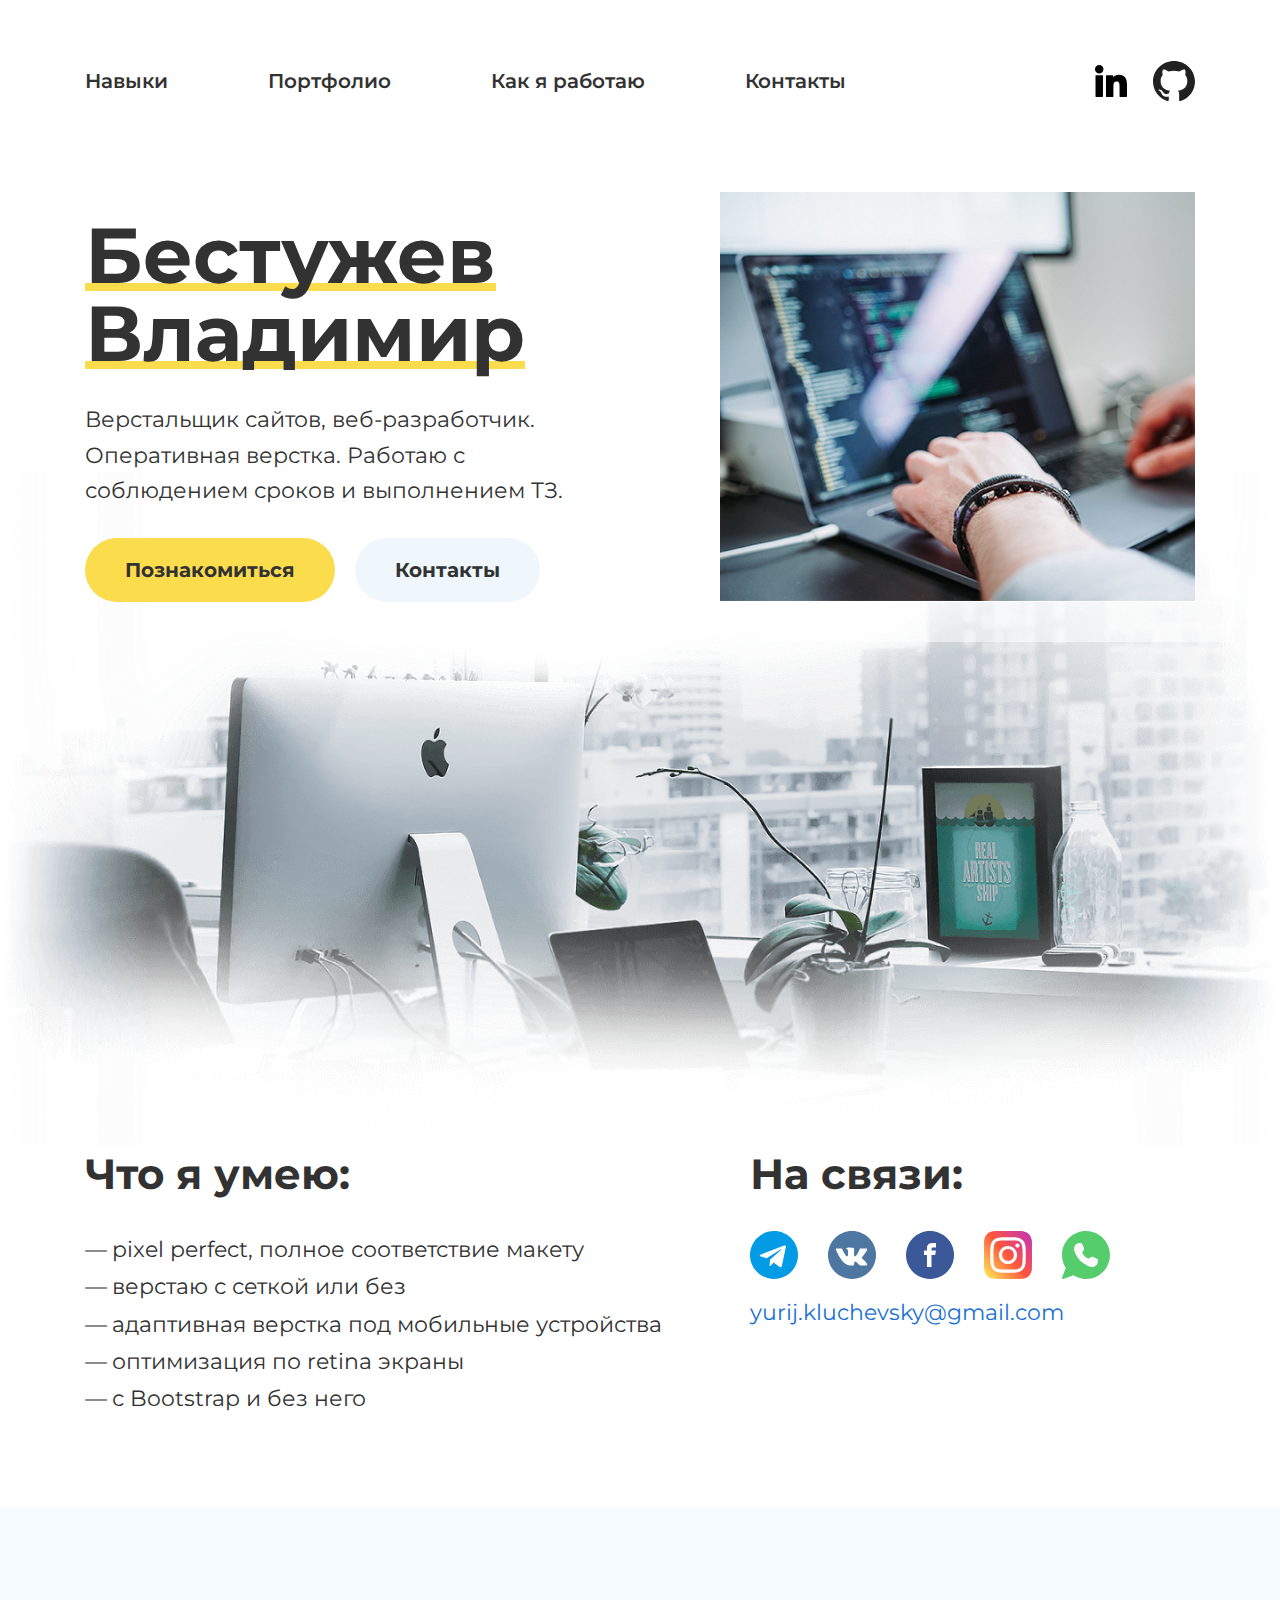
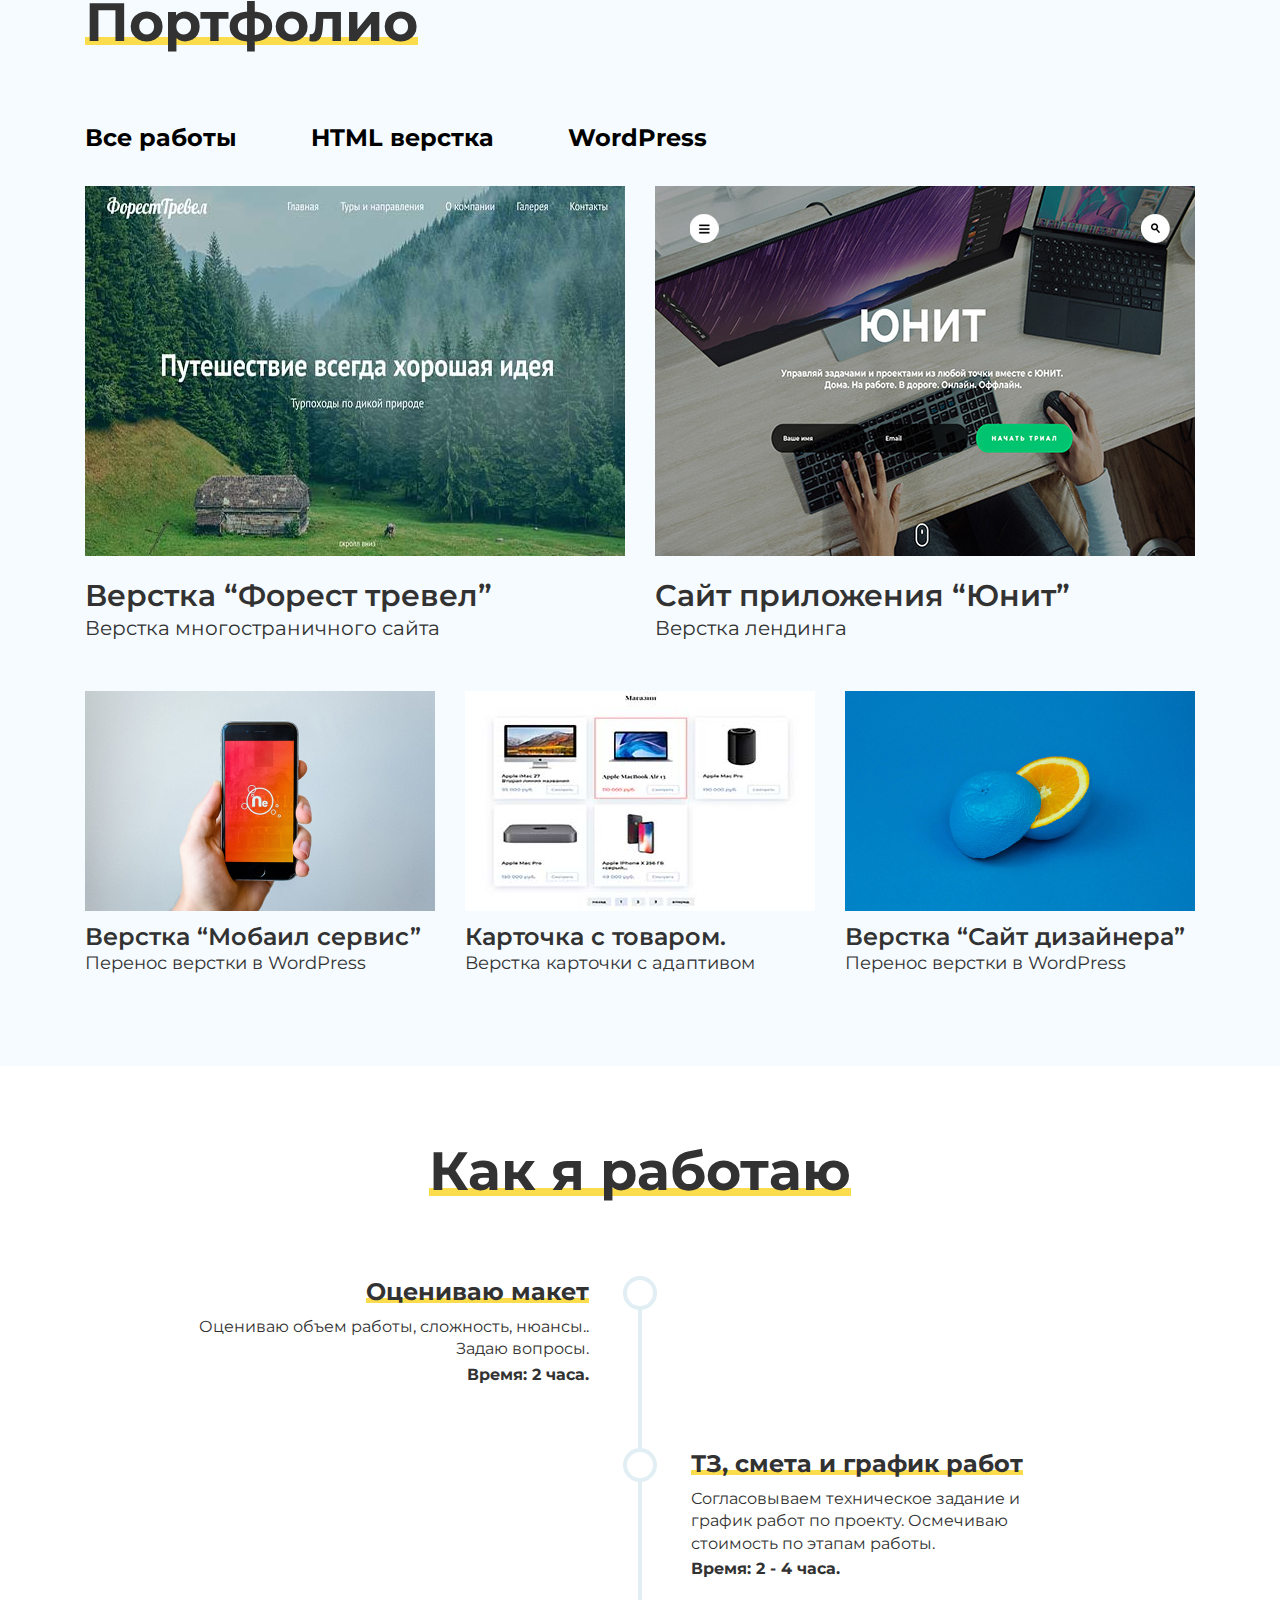
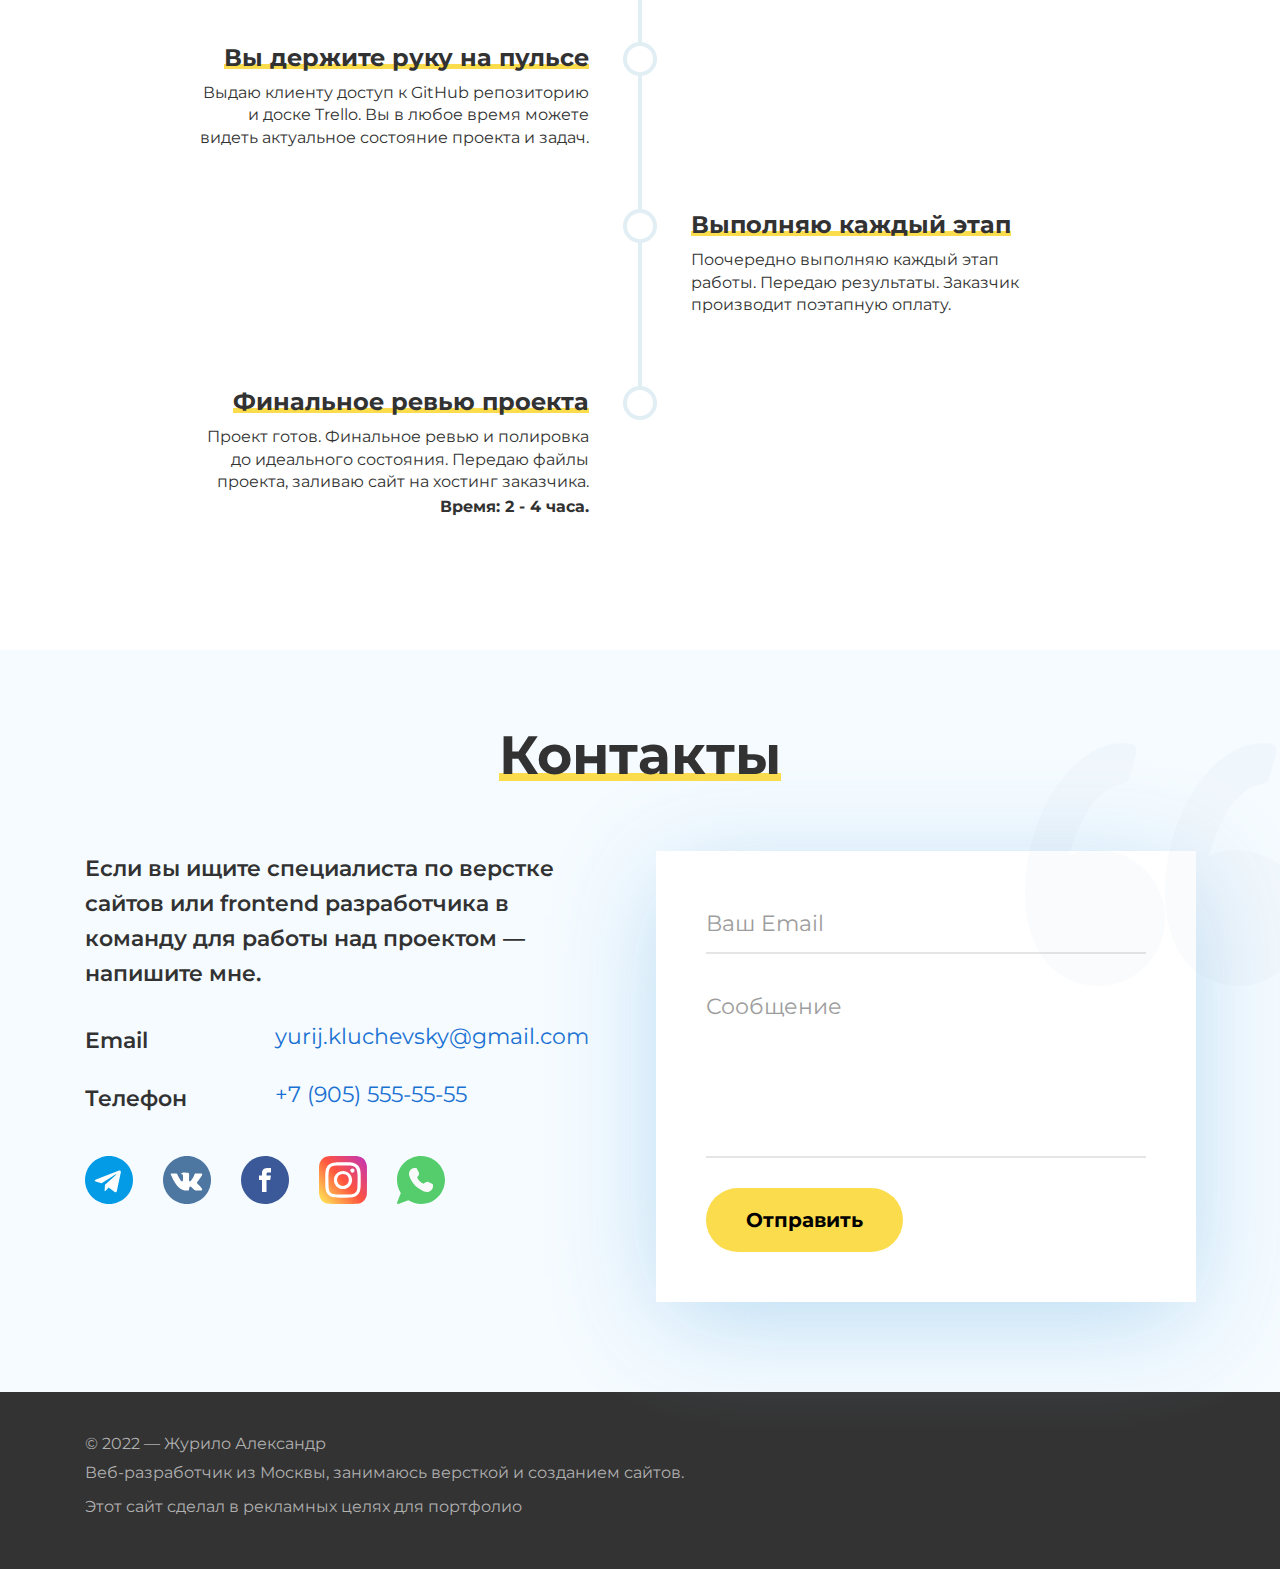
==== index.html @ b9571c17 "Portfolio website" ====
<!DOCTYPE html>
<html lang="ru">
  <head>
    <!-- encoding -->
    <meta charset="UTF-8" />
    <!-- Mobile support -->
    <meta name="viewport" content="width=device-width, initial-scale=1.0" />

    <!-- Title and SEO -->
    <title>Портфолио HTML вёрстка</title>
    <meta name="description" content="Описание страницы" />
    <meta name="keywords" content="ключевые слова, фразы" />

    <!-- Styles -->
    <link rel="stylesheet" href="./css/main.css" />

    <!-- Open Graph -->
    <!-- <meta property="og:url" content="https://webcademy.ru/" /> -->
    <meta property="og:type" content="website" />
    <meta property="og:title" content="Портфолио веб-разработчик" />
    <meta property="og:description" content="Векрстка сайтов, html, css" />
    <meta property="og:image" content="./img/opengraph.jpg" />

    <!-- Favicons -->
    <link
      rel="apple-touch-icon"
      sizes="180x180"
      href="./img/favicon/apple-touch-icon.png"
    />
    <link
      rel="icon"
      type="image/png"
      sizes="32x32"
      href="./img/favicon/favicon-32x32.png"
    />
    <link
      rel="icon"
      type="image/png"
      sizes="16x16"
      href="./img/favicon/favicon-16x16.png"
    />
    <link rel="manifest" href="./img/favicon/site.webmanifest" />
    <link
      rel="mask-icon"
      href="./img/favicon/safari-pinned-tab.svg"
      color="#1a60cf"
    />
    <link rel="shortcut icon" href="./img/favicon/favicon.ico" />
    <meta name="msapplication-TileColor" content="#00aba9" />
    <meta
      name="msapplication-config"
      content="./img/favicon/browserconfig.xml"
    />
    <meta name="theme-color" content="#ffffff" />
  </head>

  <body>
    <div class="header-top">
      <div class="container">
        <div class="header-top__nav">
          <nav class="nav">
            <ul id="header-menu">
              <li class="header-top__nav-item"><a href="#skills">Навыки</a></li>
              <li class="header-top__nav-item">
                <a href="#portfolio">Портфолио</a>
              </li>
              <li class="header-top__nav-item">
                <a href="#as-works">Как я работаю</a>
              </li>
              <li class="header-top__nav-item">
                <a href="#contacts">Контакты</a>
              </li>
            </ul>
          </nav>
          <!-- Навигация-Адаптивная -->
          <nav class="nav-mobile">
            <div class="nav-list">
              <ul>
                <li><a href="#skills">Навыки</a></li>
                <li><a href="#portfolio">Портфолио</a></li>
                <li><a href="#as-works">Как я работаю</a></li>
                <li><a href="#contacts">Контакты</a></li>
              </ul>

              <div class="nav-mobile__social">
                <div class="social">
                  <a href="#!" class="social-item"
                    ><img
                      src="./img/header/favicons/telegram.svg"
                      width="48"
                      height="48"
                      alt="Telegram"
                  /></a>
                  <a href="#!" class="social-item"
                    ><img
                      src="./img/header/favicons/vk.svg"
                      width="48"
                      height="48"
                      alt="Vk"
                  /></a>
                  <a href="#!" class="social-item"
                    ><img
                      src="./img/header/favicons/facebook.svg"
                      width="48"
                      height="48"
                      alt="Facebook"
                  /></a>
                  <a href="#!" class="social-item"
                    ><img
                      src="./img/header/favicons/instagram.svg"
                      width="48"
                      height="48"
                      alt="Instagram"
                  /></a>
                  <a href="#!" class="social-item"
                    ><img
                      src="./img/header/favicons/whatsapp.svg"
                      width="48"
                      height="48"
                      alt="WhatsApp"
                  /></a>
                </div>
                <a class="page-link" href="mailto:yurij.kluchevsky@gmail.com"
                  >yurij.kluchevsky@gmail.com</a
                >
              </div>
            </div>
          </nav>

          <div class="logo">HTML Верстальщик</div>

          <!-- Бургер-JS -->
          <div class="nav-icon">
            <div class="nav-icon__middle"></div>
          </div>
          <!-- Бургер -->

          <!--////////////////////////// Навигация-Адаптивная -->

          <div class="header-top__social">
            <!-- Ссылка на соц сеть In -->
            <a href="#!">
              <svg
                width="32"
                height="32"
                viewBox="0 0 32 32"
                fill="none"
                xmlns="http://www.w3.org/2000/svg"
              >
                <g clip-path="url(#clip0_112_518)">
                  <path
                    d="M7.44897 10.2947H1.02492C0.739808 10.2947 0.508789 10.5258 0.508789 10.8108V31.4485C0.508789 31.7336 0.739808 31.9647 1.02492 31.9647H7.44897C7.73408 31.9647 7.9651 31.7336 7.9651 31.4485V10.8108C7.9651 10.5258 7.73408 10.2947 7.44897 10.2947Z"
                    fill="black"
                  />
                  <path
                    d="M4.23907 0.0351562C1.90163 0.0351562 0 1.93472 0 4.26958C0 6.60548 1.90163 8.50576 4.23907 8.50576C6.57466 8.50576 8.47474 6.60538 8.47474 4.26958C8.47484 1.93472 6.57466 0.0351562 4.23907 0.0351562Z"
                    fill="black"
                  />
                  <path
                    d="M23.7892 9.78174C21.209 9.78174 19.3017 10.8909 18.1449 12.1512V10.8108C18.1449 10.5258 17.9138 10.2947 17.6287 10.2947H11.4766C11.1915 10.2947 10.9604 10.5258 10.9604 10.8108V31.4485C10.9604 31.7336 11.1915 31.9647 11.4766 31.9647H17.8866C18.1717 31.9647 18.4027 31.7336 18.4027 31.4485V21.2376C18.4027 17.7968 19.3373 16.4563 21.7359 16.4563C24.3481 16.4563 24.5557 18.6053 24.5557 21.4147V31.4486C24.5557 31.7337 24.7867 31.9648 25.0718 31.9648H31.4842C31.7693 31.9648 32.0004 31.7337 32.0004 31.4486V20.1285C32.0004 15.0121 31.0248 9.78174 23.7892 9.78174Z"
                    fill="black"
                  />
                </g>
                <defs>
                  <clipPath id="clip0_112_518">
                    <rect width="32" height="32" fill="white" />
                  </clipPath>
                </defs>
              </svg>
            </a>

            <a href="#!">
              <svg
                width="42"
                height="42"
                viewBox="0 0 42 42"
                fill="none"
                xmlns="http://www.w3.org/2000/svg"
              >
                <g clip-path="url(#clip0_112_516)">
                  <path
                    d="M21 0.875C9.3975 0.875 0 10.115 0 21.511C0 30.6303 6.0165 38.3635 14.3587 41.09C15.4087 41.2843 15.7937 40.6455 15.7937 40.0978C15.7937 39.6078 15.7763 38.3093 15.7675 36.589C9.926 37.8333 8.694 33.8205 8.694 33.8205C7.7385 31.4388 6.35775 30.8018 6.35775 30.8018C4.4555 29.5225 6.50475 29.5488 6.50475 29.5488C8.6135 29.6923 9.72125 31.675 9.72125 31.675C11.5938 34.8303 14.637 33.9185 15.8375 33.3918C16.0265 32.0565 16.5673 31.1483 17.1675 30.632C12.5038 30.1158 7.602 28.3413 7.602 20.4348C7.602 18.1825 8.41575 16.3415 9.76325 14.8977C9.527 14.3763 8.81825 12.278 9.947 9.436C9.947 9.436 11.7058 8.883 15.722 11.5518C17.402 11.0933 19.187 10.8658 20.972 10.8553C22.757 10.8658 24.542 11.0933 26.222 11.5518C30.212 8.883 31.9707 9.436 31.9707 9.436C33.0995 12.278 32.3908 14.3763 32.1807 14.8977C33.5195 16.3415 34.3332 18.1825 34.3332 20.4348C34.3332 28.3623 29.4245 30.107 24.752 30.6145C25.487 31.234 26.1695 32.4993 26.1695 34.433C26.1695 37.1945 26.1432 39.4135 26.1432 40.0838C26.1432 40.6245 26.5107 41.2703 27.587 41.0638C35.9888 38.3548 42 30.6163 42 21.511C42 10.115 32.5972 0.875 21 0.875Z"
                    fill="#212121"
                  />
                </g>
                <defs>
                  <clipPath id="clip0_112_516">
                    <rect width="42" height="42" fill="white" />
                  </clipPath>
                </defs>
              </svg>
            </a>
          </div>
        </div>
      </div>
    </div>

    <header class="header" id="top">
      <div class="container">
        <div class="header__title">
          <div class="header__text">
            <div class="header__text-row">
              <h1 class="title border-grad">Бестужев Владимир</h1>
            </div>

            <p>
              Верстальщик сайтов, веб-разработчик. Оперативная верстка. Работаю
              с соблюдением сроков и выполнением ТЗ.
            </p>

            <div class="header__button-row">
              <a href="#skills" class="button">Познакомиться</a>
              <a href="#contacts" class="button button--white">Контакты</a>
            </div>
          </div>
          <div class="header__img">
            <img src="./img/header/image 15.jpg" alt="Журило Александр" />
          </div>
          <p class="header__text-mobile-xs">
            Верстальщик сайтов, веб-разработчик. Оперативная верстка. Работаю с
            соблюдением сроков и выполнением ТЗ.
          </p>
        </div>
      </div>
      <!-- HEADER_BANNER -->
      <div class="header__banner">
        <img src="./img/header/header-banner.jpg" alt="Рабочий стол" />
      </div>
      <!--/// HEADER_BANNER -->

      <section class="header__skills" id="skills">
        <div class="container">
          <div class="header__skills-row">
            <div class="header__skills-list">
              <div class="header__skills-box">
                <h3 class="title-text">Что я умею:</h3>
              </div>

              <ul class="header__skills-line">
                <li>pixel perfect, полное соответствие макету</li>
                <li>верстаю с сеткой или без</li>
                <li>адаптивная верстка под мобильные устройства</li>
                <li>оптимизация по retina экраны</li>
                <li>с Bootstrap и без него</li>
              </ul>
            </div>

            <div class="header__skills-contacts">
              <div class="header__skills-box">
                <h3 class="title-text">На связи:</h3>
              </div>

              <div class="header__skills-box-list">
                <div class="social">
                  <a href="#!"
                    ><img
                      src="./img/header/favicons/telegram.svg"
                      width="48"
                      height="48"
                      alt="Telegram"
                  /></a>
                  <a href="#!"
                    ><img
                      src="./img/header/favicons/vk.svg"
                      width="48"
                      height="48"
                      alt="Vk"
                  /></a>
                  <a href="#!"
                    ><img
                      src="./img/header/favicons/facebook.svg"
                      width="48"
                      height="48"
                      alt="Facebook"
                  /></a>
                  <a href="#!"
                    ><img
                      src="./img/header/favicons/instagram.svg"
                      width="48"
                      height="48"
                      alt="Instagram"
                  /></a>
                  <a href="#!" class="social-item"
                    ><img
                      src="./img/header/favicons/whatsapp.svg"
                      width="48"
                      height="48"
                      alt="WhatsApp"
                  /></a>
                </div>
              </div>
              <a class="page-link" href="mailto:yurij.kluchevsky@gmail.com"
                >yurij.kluchevsky@gmail.com</a
              >
            </div>
          </div>
        </div>
      </section>
    </header>

    <main>
      <section class="portfolio" id="portfolio">
        <div class="container">
          <div class="portfolio__text">
            <h2 class="title-second border-grad">Портфолио</h2>
          </div>

          <div class="mix-block">
            <!-- ++++++++++  ФИЛЬТР РАБОТ ПО ФОРМАТАМ  +++++++++++ -->

            <div class="mix-block_btn">
              <button type="button" data-filter="all">Все работы</button>
              <button type="button" data-filter=".html">HTML верстка</button>
              <button type="button" data-filter=".wp">WordPress</button>
            </div>

            <div class="cards-box" id="mix-cards">
              <a href="#!" class="card__link mix html">
                <div class="card card--big">
                  <div class="card__img">
                    <img
                      src="./img/portfolio-img/discover.jpg"
                      alt="Многостраничный сайт"
                    />
                    <span>Смотреть проект</span>
                  </div>
                  <h4 class="title-four">Верстка “Форест тревел”</h4>
                  <p>Верстка многостраничного сайта</p>
                </div>
              </a>
              <a href="#!" class="card__link mix html">
                <div class="card card--big">
                  <div class="card__img">
                    <img
                      src="./img/portfolio-img/imac.jpg"
                      alt="Сайт приложения “Юнит”"
                    />
                    <span>Смотреть проект</span>
                  </div>
                  <h4 class="title-four">Сайт приложения “Юнит”</h4>
                  <p>Верстка лендинга</p>
                </div>
              </a>

              <a href="#!" class="card__link mix html">
                <div class="card">
                  <div class="card__img">
                    <img
                      src="./img/portfolio-img/phone.jpg"
                      alt="Верстка “Мир Авто”"
                    />
                    <span><nobr>Смотреть проект</nobr></span>
                  </div>
                  <h4 class="title-four">Верстка “Мобаил сервис”</h4>
                  <p>Перенос верстки в WordPress</p>
                </div>
              </a>

              <a href="#!" class="card__link mix wp">
                <div class="card">
                  <div class="card__img">
                    <img
                      src="./img/portfolio-img/madcap.jpg"
                      alt="Верстка “Мир Авто”"
                    />
                    <span><nobr>Смотреть проект</nobr></span>
                  </div>
                  <h4 class="title-four">Карточка с товаром.</h4>
                  <p>Верстка карточки с адаптивом</p>
                </div>
              </a>

              <a href="#!" class="card__link mix wp">
                <div class="card">
                  <div class="card__img">
                    <img
                      src="./img/portfolio-img/orange.jpg"
                      alt="Верстка “Мир Авто”"
                    />
                    <span><nobr>Смотреть проект</nobr></span>
                  </div>
                  <h4 class="title-four">Верстка “Сайт дизайнера”</h4>
                  <p>Перенос верстки в WordPress</p>
                </div>
              </a>
            </div>
          </div>
        </div>
      </section>
    </main>

    <section class="as-works" id="as-works">
      <div class="container">
        <div class="as-works__title">
          <h2 class="title-second border-grad">Как я работаю</h2>
        </div>

        <div class="as-works__timelime">
          <div class="as-works__timelime-item">
            <h5 class="title-five border-grad">Оцениваю макет</h5>
            <p>Оцениваю объем работы, сложность, нюансы.. Задаю вопросы.</p>
            <strong>Время: 2 часа.</strong>
          </div>

          <div class="as-works__timelime-item">
            <h5 class="title-five border-grad">ТЗ, смета и график работ</h5>
            <p>
              Согласовываем техническое задание и график работ по проекту.
              Осмечиваю стоимость по этапам работы.
            </p>
            <strong>Время: 2 - 4 часа.</strong>
          </div>

          <div class="as-works__timelime-item">
            <h5 class="title-five border-grad">Вы держите руку на пульсе</h5>
            <p>
              Выдаю клиенту доступ к GitHub репозиторию и доске Trello. Вы в
              любое время можете видеть актуальное состояние проекта и задач.
            </p>
          </div>
          <div class="as-works__timelime-item">
            <h5 class="title-five border-grad">Выполняю каждый этап</h5>
            <p>
              Поочередно выполняю каждый этап работы. Передаю результаты.
              Заказчик производит поэтапную оплату.
            </p>
          </div>
          <div class="as-works__timelime-item">
            <h5 class="title-five border-grad">Финальное ревью проекта</h5>
            <p>
              Проект готов. Финальное ревью и полировка до идеального состояния.
              Передаю файлы проекта, заливаю сайт на хостинг заказчика.
            </p>
            <strong>Время: 2 - 4 часа.</strong>
          </div>
        </div>
      </div>
    </section>

    <section class="contacts" id="contacts">
      <div class="container">
        <div class="contacts__header">
          <h2 class="title-second border-grad">Контакты</h2>
        </div>
        <div class="contact__row">
          <div class="contact__info">
            <div class="social">
              <a href="#!" class="social-item"
                ><img
                  src="./img/header/favicons/telegram.svg"
                  width="48"
                  height="48"
                  alt="Telegram"
              /></a>
              <a href="#!" class="social-item"
                ><img
                  src="./img/header/favicons/vk.svg"
                  width="48"
                  height="48"
                  alt="Vk"
              /></a>
              <a href="#!" class="social-item"
                ><img
                  src="./img/header/favicons/facebook.svg"
                  width="48"
                  height="48"
                  alt="Facebook"
              /></a>
              <a href="#!" class="social-item"
                ><img
                  src="./img/header/favicons/instagram.svg"
                  width="48"
                  height="48"
                  alt="Instagram"
              /></a>
              <a href="#!" class="social-item"
                ><img
                  src="./img/header/favicons/whatsapp.svg"
                  width="48"
                  height="48"
                  alt="WhatsApp"
              /></a>
            </div>
            <ul>
              <li>
                <p>Email</p>
                <a class="page-link" href="mailto:yurij.kluchevsky@gmail.com"
                  >yurij.kluchevsky@gmail.com</a
                >
              </li>
              <li>
                <p>Телефон</p>
                <a class="page-link" href="tel:+7 (905) 555-55-55"
                  >+7 (905) 555-55-55</a
                >
              </li>
            </ul>
            <div class="contact__block">
              <p>
                Если вы ищите специалиста по верстке сайтов или frontend
                разработчика в команду для работы над проектом — напишите мне.
              </p>
              <!-- <img class="contact__svg"src="./img/contacts/Path-both.svg"alt="Кавычки"/> -->
            </div>
          </div>
          <!-- Contact-form -->
          <div class="form-box">
            <form action="#!" class="form">
              <div class="form-item">
                <span class="fake-placeholder">Ваш Email</span>
                <input class="form-field" name="email" type="email" />
              </div>
              <div class="form-item">
                <span class="fake-placeholder">Сообщение</span>
                <textarea
                  class="form-field"
                  name="message"
                  id="#"
                  cols="30"
                  rows="8"
                ></textarea>
              </div>
              <div class="form-item">
                <button class="button" type="submit">Отправить</button>
              </div>
            </form>
            <div id="answer"></div>
          </div>
        </div>
      </div>
    </section>

    <footer class="footer">
      <div class="container">
        <div class="footer__info">
          <p>© 2022 — Журило Александр</p>
          <p>
            Веб-разработчик из Москвы, занимаюсь версткой и созданием сайтов.
          </p>
          <p>Этот сайт сделал в рекламных целях для портфолио</p>
        </div>
      </div>
    </footer>

    <!-- backtop -->
    <a href="#top" class="backtop-btn" id="backtop">&uarr;</a>

    <!-- library jquery -->
    <script src="./libs/jquery/jquery-3.6.0.min.js"></script>
    <!-- library pageNav -->
    <script src="./libs/pageNav/nav.js"></script>
    <!-- library mixitUp -->
    <script src="./libs/mixitup/mixitup.min.js"></script>
    <script src="./libs/jquery/jquery.validate.min.js"></script>
    <script src="./js/main.js"></script>
  </body>
</html>
---- css/main.css ----
@charset "UTF-8";
/* Reset and base styles  */
* {
  padding: 0px;
  margin: 0px;
  border: none;
}

*,
*::before,
*::after {
  box-sizing: border-box;
}

/* Links */
a, a:visited {
  color: inherit;
  text-decoration: none;
  display: inline-block;
}

a:hover {
  color: inherit;
  text-decoration: none;
}

a:focus,
a:active {
  outline: none;
}

/* Common */
aside, nav, footer, header, section, main {
  display: block;
}

h1, h2, h3, h4, h5, h6, p {
  font-size: inherit;
  font-weight: inherit;
}

ul {
  list-style: none;
}

img, svg {
  display: block;
  max-width: 100%;
  height: auto;
}

/* Form */
input, textarea, button, select {
  font-family: inherit;
  font-size: inherit;
}

input::-ms-clear {
  display: none;
}

button, input[type="submit"] {
  display: inline-block;
  box-shadow: none;
  background-color: transparent;
  background: none;
  cursor: pointer;
}

input:focus, input:active,
button:focus, button:active {
  outline: none;
}

button::-moz-focus-inner {
  padding: 0;
  border: 0;
}

label {
  cursor: pointer;
}

legend {
  display: block;
}

html {
  min-height: 100vh;
  /* sticky footer */
  scroll-behavior: smooth;
}

body {
  min-height: 100vh;
  /* sticky footer */
  display: -webkit-box;
  display: flex;
  /* sticky footer */
  -webkit-box-orient: vertical;
  -webkit-box-direction: normal;
          flex-direction: column;
  /* sticky footer */
  font-family: "Montserrat";
  color: #323232;
  font-size: 16px;
  line-height: 1.6875;
  text-rendering: optimizeSpeed;
  -webkit-font-smoothing: antialiased;
  -ms-text-size-adjust: 100%;
  -moz-text-size-adjust: 100%;
  -webkit-text-size-adjust: 100%;
}

body > * {
  flex-shrink: 0;
  /* sticky footer */
}

body.noscroll {
  overflow: hidden;
}

/* Grid styles */
.container {
  width: 1140px;
  margin-left: auto;
  margin-right: auto;
  padding-left: 15px;
  padding-right: 15px;
  /* Tablet Big */
  /* Tablet Small */
  /* Mobile */
}
@media (max-width: 1139px) {
  .container {
    width: 900px;
  }
}
@media (max-width: 899px) {
  .container {
    width: 768px;
  }
}
@media (max-width: 767px) {
  .container {
    width: 320px;
  }
}

/* Utility */
.none {
  display: none !important;
}

.visually-hidden {
  opacity: 0;
  visibility: hidden;
  width: 0px;
  height: 0px;
  display: block;
  margin-left: -10000px;
  background: transparent;
  font-size: 0;
}

/* Sticky Footer */
.footer {
  margin-top: auto;
  /* sticky footer */
  /* Just for fun */
  text-align: center;
  background-color: #e2e2e2;
  padding: 50px 0;
}

/* =============== TITLE ============= */
.title {
  font-weight: 700;
  font-size: 78px;
  line-height: 1;
  /* Tablet */
  /* Mobile */
  /* Mobile-xs */
}
.title.border-grad {
  background-position: left bottom 12px;
  background-size: 100% 8px;
}
@media (max-width: 1139px) {
  .title {
    font-size: 56px;
  }
  .title.border-grad {
    background-position: left bottom 8px;
    background-size: 100% 8px;
  }
}
@media (max-width: 899px) {
  .title {
    font-size: 42px;
  }
  .title.border-grad {
    background-position: left bottom 5px;
    background-size: 100% 8px;
  }
}
@media (max-width: 767px) {
  .title {
    font-size: 32px;
  }
  .title.border-grad {
    background-position: left bottom 1px;
    background-size: 100% 8px;
  }
}

.title-text {
  font-weight: 700;
  font-size: 42px;
  line-height: 1.3;
  /* Tablet */
  /* Mobile */
}
@media (max-width: 1139px) {
  .title-text {
    font-size: 32px;
  }
}
@media (max-width: 899px) {
  .title-text {
    font-size: 24px;
  }
}

.title-second {
  font-weight: 700;
  font-size: 54px;
  line-height: 1.3;
}
.title-second.border-grad {
  background-position: left bottom 10px;
  background-size: 100% 8px;
  /* Tablet */
  /* Mobile */
}
@media (max-width: 1139px) {
  .title-second.border-grad {
    font-size: 42px;
    background-position: left bottom 5px;
  }
}
@media (max-width: 899px) {
  .title-second.border-grad {
    font-size: 32px;
    background-position: left bottom 1px;
  }
}

.title-five {
  display: inline;
  font-weight: 700;
  font-size: 24px;
  line-height: 1.3;
  /* Tablet */
}
@media (max-width: 1139px) {
  .title-five {
    font-size: 20px;
  }
}
.title-five.border-grad {
  background-position: left bottom 3px;
  background-size: 100% 5px;
}
@media (max-width: 1139px) {
  .title-five.border-grad {
    background-position: left bottom 0;
    background-size: 100% 5px;
  }
}

.title-six {
  font-weight: 700;
  font-size: 20px;
  line-height: 1;
  color: #000000;
}

.social {
  display: -webkit-box;
  display: flex;
  -webkit-column-gap: 30px;
          column-gap: 30px;
  /* Tablet */
}
@media (max-width: 1139px) {
  .social {
    -webkit-column-gap: 20px;
            column-gap: 20px;
  }
}
.social a {
  /* Mobile */
}
@media (max-width: 899px) {
  .social a {
    width: 38px;
    height: 38px;
  }
}

.social a:hover {
  opacity: 0.75;
}

.page-link {
  font-weight: 400;
  font-size: 22px;
  line-height: 1.3;
  color: #1a71d2;
}
@media (max-width: 1139px) {
  .page-link {
    font-size: 18px;
  }
}

.page-link-phone {
  font-weight: 400;
  font-size: 22px;
  line-height: 1.6;
  color: #1a71d2;
}

.page-link:hover {
  color: red;
}

.backtop-btn {
  position: fixed;
  bottom: 120px;
  right: 50px;
  z-index: 999;
  font-size: 50px;
  color: #f4cd21 !important;
  display: inline-block;
  /* Mobile-xs */
}
@media (max-width: 767px) {
  .backtop-btn {
    right: 28px;
  }
}

@font-face {
  font-family: "Montserrat";
  src: url("./../fonts/Montserrat/Montserrat-Regular.woff2") format("woff2");
  font-weight: normal;
  font-style: normal;
  font-display: swap;
}
@font-face {
  font-family: "Montserrat";
  src: url("./../fonts/Montserrat/Montserrat-Bold.woff2") format("woff2");
  font-weight: bold;
  font-style: normal;
  font-display: swap;
}
@font-face {
  font-family: "Montserrat";
  src: url("./../fonts/Montserrat/Montserrat-SemiBold.woff2") format("woff2");
  font-weight: 600;
  font-style: normal;
  font-display: swap;
}
.header-top {
  position: -webkit-sticky;
  position: sticky;
  top: -50px;
  z-index: 10;
  background-color: #fff;
  padding-top: 60px;
  /* Mobile */
  /* Mobile-xs */
}
@media (max-width: 899px) {
  .header-top {
    padding-top: 30px;
  }
  .header-top .container {
    width: 100%;
  }
}
@media (max-width: 767px) {
  .header-top {
    top: -18px;
  }
}

.header-top__nav {
  display: -webkit-box;
  display: flex;
  -webkit-box-pack: justify;
          justify-content: space-between;
  -webkit-box-align: center;
          align-items: center;
  /* Mobile-xs */
}
@media (max-width: 767px) {
  .header-top__nav {
    padding-bottom: 10px;
  }
}

.header-top__nav-item.active a {
  font-size: 24px;
  color: red;
}

.header-top__social {
  display: -webkit-box;
  display: flex;
  -webkit-box-align: center;
          align-items: center;
  -webkit-column-gap: 26px;
          column-gap: 26px;
  /* Mobile */
}
.header-top__social > * + * svg {
  /* Tablet*/
}
@media (max-width: 1139px) {
  .header-top__social > * + * svg {
    width: 36px;
    height: 36px;
  }
}
@media (max-width: 899px) {
  .header-top__social {
    display: none;
  }
}

.header-top__nav-item a:hover,
.header-top__nav-item a:focus {
  color: red;
}

.header-top__social a:hover,
.header-top__social a:active,
.header-top__social a:focus {
  opacity: 0.75;
}

.header {
  position: relative;
  padding-top: 90px;
  padding-bottom: 90px;
  /* Tablet */
  /* Mobile */
}
@media (max-width: 1139px) {
  .header {
    padding-top: 65px;
    padding-bottom: 60px;
  }
}
@media (max-width: 899px) {
  .header {
    padding-top: 30px;
    padding-bottom: 40px;
  }
}

.header__title {
  display: -webkit-box;
  display: flex;
  -webkit-box-pack: justify;
          justify-content: space-between;
  -webkit-box-align: end;
          align-items: flex-end;
  /* Mobile */
  /* Mobile-xs */
}
@media (max-width: 899px) {
  .header__title {
    -webkit-box-align: stretch;
            align-items: stretch;
  }
}
@media (max-width: 767px) {
  .header__title {
    -webkit-box-orient: vertical;
    -webkit-box-direction: normal;
            flex-direction: column;
  }
}

.header__text {
  width: 542px;
  /* Tablet */
  /* Mobile-xs */
}
@media (max-width: 1139px) {
  .header__text {
    width: 420px;
  }
}
@media (max-width: 767px) {
  .header__text {
    width: 290px;
    padding-top: 0;
  }
}
.header__text p {
  margin-bottom: 30px;
  font-weight: 400;
  font-size: 22px;
  line-height: 1.6;
  /* Tablet */
  /* Mobile */
  /* Mobile-xs */
}
@media (max-width: 1139px) {
  .header__text p {
    margin-bottom: 28px;
    font-size: 18px;
  }
}
@media (max-width: 899px) {
  .header__text p {
    width: 354px;
    margin-bottom: 0;
    font-size: 16px;
  }
}
@media (max-width: 767px) {
  .header__text p {
    display: none;
  }
}

.header__text-mobile-xs {
  display: none;
  /* Mobile-xs */
}
@media (max-width: 767px) {
  .header__text-mobile-xs {
    display: block;
    font-weight: 400;
    font-size: 16px;
    line-height: 1.6;
  }
}

.header__text-row {
  margin-bottom: 30px;
  /* Tablet */
  /* Mobile */
  /* Mobile-xs */
}
@media (max-width: 1139px) {
  .header__text-row {
    margin-bottom: 20px;
  }
}
@media (max-width: 899px) {
  .header__text-row {
    margin-bottom: 10px;
  }
}
@media (max-width: 767px) {
  .header__text-row {
    margin-bottom: 20px;
  }
}

.header__button-row {
  -webkit-column-gap: 20px;
          column-gap: 20px;
  /* Mobile */
}
.header__button-row:last-child {
  margin-right: 0;
}
@media (max-width: 899px) {
  .header__button-row {
    display: none;
  }
}

.header__button-row {
  display: -webkit-box;
  display: flex;
  /* Mobile */
}
@media (max-width: 899px) {
  .header__button-row {
    display: none;
  }
}

.header__img img {
  width: 475px;
  height: 410px;
  -o-object-fit: cover;
     object-fit: cover;
  box-shadow: 40px 40px rgba(255, 255, 255, 0.5);
  /* Tablet Big */
  /* Mobile */
  /* Mobile-xs */
}
@media (max-width: 1139px) {
  .header__img img {
    width: 376px;
    height: 325px;
    box-shadow: none;
  }
}
@media (max-width: 899px) {
  .header__img img {
    width: 290px;
    height: 250px;
    margin-bottom: auto;
  }
}
@media (max-width: 767px) {
  .header__img img {
    margin-bottom: 10px;
  }
}

/*=========Header__banner=========== */
.header__banner {
  display: -webkit-box;
  display: flex;
  -webkit-box-pack: center;
          justify-content: center;
  position: relative;
  z-index: -1;
  margin-top: -130px;
  /* Tablet */
  /* Mobile */
  /* Mobile-xs */
}
@media (max-width: 1139px) {
  .header__banner {
    z-index: -1;
    margin-top: -90px;
  }
}
@media (max-width: 899px) {
  .header__banner {
    margin-top: -162px;
  }
}
@media (max-width: 767px) {
  .header__banner {
    margin-top: 0;
    margin-bottom: 15px;
    min-width: 320px;
  }
}

/*Header Skills*/
.header__skills {
  padding-top: 70px;
  margin-top: -70px;
  /* Mobile-xs */
}
@media (max-width: 767px) {
  .header__skills {
    padding-top: 60px;
    margin-top: -60px;
  }
}

.header__skills-row {
  display: -webkit-box;
  display: flex;
  /* Mobile-xs */
}
@media (max-width: 767px) {
  .header__skills-row {
    display: -webkit-box;
    display: flex;
    -webkit-box-orient: vertical;
    -webkit-box-direction: normal;
            flex-direction: column;
  }
}

.header__skills-box {
  margin-bottom: 30px;
  /* Tablet */
}
@media (max-width: 1139px) {
  .header__skills-box {
    margin-bottom: 20px;
  }
}

.header__skills-list ul {
  margin-right: 30px;
  width: 635px;
  font-weight: 400;
  font-size: 22px;
  /* Tablet */
  /* Mobile */
  /* Mobile-xs */
}
@media (max-width: 1139px) {
  .header__skills-list ul {
    width: 493px;
    font-size: 18px;
  }
}
@media (max-width: 899px) {
  .header__skills-list ul {
    width: 354px;
    font-size: 16px;
  }
}
@media (max-width: 767px) {
  .header__skills-list ul {
    margin-bottom: 30px;
    width: 290px;
  }
}

.header__skills-line li::before {
  content: "—";
  margin-right: 5px;
  /* Mobile */
}
@media (max-width: 899px) {
  .header__skills-line li::before {
    display: none;
  }
}

.header__skills-box-list {
  margin-bottom: 20px;
}

/* Градиентное подчеркивание */
.border-grad {
  display: inline;
  background-repeat: no-repeat;
  background-position: left bottom 15px;
  background-size: 100% 12px;
  background-image: linear-gradient(to right, #fbdc4d, #fbdc4d);
}

.logo {
  display: none;
  font-weight: 700;
  font-size: 20px;
  line-height: 1;
  /* Mobile */
}
@media (max-width: 899px) {
  .logo {
    display: block;
  }
}

.footer {
  padding-top: 40px;
  padding-bottom: 50px;
  background-color: #333333;
  /* Tablet */
  /* Mobile-xs */
}
@media (max-width: 1139px) {
  .footer {
    padding-top: 30px;
    padding-bottom: 30px;
  }
}
@media (max-width: 767px) {
  .footer {
    display: none;
  }
}

.footer__info {
  display: -webkit-box;
  display: flex;
  -webkit-box-orient: vertical;
  -webkit-box-direction: normal;
          flex-direction: column;
  text-align: left;
  margin-right: auto;
}
.footer__info p {
  font-weight: 400;
  font-size: 16px;
  line-height: 1.5;
  color: #b0b0b0;
  /* Mobile */
  /* Mobile-xs */
}
@media (max-width: 899px) {
  .footer__info p {
    font-size: 14px;
  }
}
@media (max-width: 767px) {
  .footer__info p {
    font-size: 14px;
  }
}
.footer__info p:first-child {
  margin-bottom: 5px;
  /* Mobile */
  /* Mobile-xs */
}
@media (max-width: 899px) {
  .footer__info p:first-child {
    font-size: 16px;
  }
}
@media (max-width: 767px) {
  .footer__info p:first-child {
    margin-bottom: 10px;
    margin-right: 0;
    font-size: 16px;
  }
}
.footer__info p:nth-child(2) {
  margin-bottom: 10px;
  /* Tablet */
  /* Mobile */
}
@media (max-width: 1139px) {
  .footer__info p:nth-child(2) {
    margin-bottom: 5px;
  }
}
@media (max-width: 899px) {
  .footer__info p:nth-child(2) {
    margin-bottom: 15px;
  }
}

.button {
  display: inline-block;
  padding: 19px 40px;
  border-radius: 50px;
  font-weight: 700;
  font-size: 20px;
  line-height: 1.3;
  background-color: #fbdc4d;
  cursor: pointer;
  /* Tablet*/
}
@media (max-width: 1139px) {
  .button {
    padding: 16px 26px;
  }
}

.button--white {
  background-color: #eff7fc;
}

.mix-block_btn button {
  font-weight: 700;
  font-size: 24px;
  line-height: 1.3;
  margin-right: 70px;
  margin-bottom: 33px;
}
.mix-block_btn button:last-child {
  margin-right: 0;
}

button.control-active {
  color: #000;
}

.button:hover,
.button:focus {
  background-color: #ffeb8d;
}

.button:active {
  background-color: #f5d22d;
}

.button--white:hover,
.button--white:focus {
  background-color: #d1edff;
}

.button--white:active {
  background-color: #b0dcf8;
}

.portfolio {
  background-color: #f5fbff;
  padding-top: 80px;
  padding-bottom: 90px;
  /* Mobile */
  /* Mobile-xs */
}
@media (max-width: 1139px) {
  .portfolio {
    padding-top: 40px;
    padding-bottom: 60px;
  }
}
@media (max-width: 899px) {
  .portfolio {
    padding-top: 30px;
    padding-bottom: 40px;
  }
}
@media (max-width: 767px) {
  .portfolio {
    padding-top: 50px;
  }
}

.portfolio__text {
  margin-bottom: 65px;
  /* Tablet */
  /* Mobile */
}
@media (max-width: 1139px) {
  .portfolio__text {
    margin-bottom: 40px;
  }
}
@media (max-width: 899px) {
  .portfolio__text {
    margin-bottom: 30px;
  }
}

.mix-block_btn button:hover,
.mix-block_btn button:active,
.mix-block_btn button:focus {
  color: red;
}

.mix-block_btn button:active {
  color: #000;
}

.as-works {
  padding-top: 70px;
  padding-bottom: 90px;
  /* Tablet */
  /* Mobile */
}
@media (max-width: 1139px) {
  .as-works {
    padding-top: 60px;
    padding-bottom: 68px;
  }
}
@media (max-width: 899px) {
  .as-works {
    padding-top: 40px;
    padding-bottom: 40px;
  }
}

.as-works__timelime {
  max-width: 900px;
  margin-left: auto;
  margin-right: auto;
  /* Tablet */
  /* Mobile */
  /* Mobile-xs */
}
@media (max-width: 1139px) {
  .as-works__timelime {
    max-width: 775px;
  }
}
@media (max-width: 899px) {
  .as-works__timelime {
    margin-left: 0;
    display: -webkit-box;
    display: flex;
    -webkit-box-orient: vertical;
    -webkit-box-direction: normal;
            flex-direction: column;
    -webkit-box-align: center;
            align-items: center;
  }
}
@media (max-width: 767px) {
  .as-works__timelime {
    -webkit-box-align: start;
            align-items: flex-start;
  }
}

.as-works__timelime-item {
  position: relative;
  width: 50%;
  text-align: right;
  padding-right: 51px;
  padding-bottom: 60px;
  /* Tablet */
  /* Mobile */
  /* Mobile-xs */
}
.as-works__timelime-item:last-child {
  padding-bottom: 0px;
  margin-bottom: 40px;
  /* Mobile-xs */
}
@media (max-width: 767px) {
  .as-works__timelime-item:last-child {
    margin-bottom: 0;
  }
}
.as-works__timelime-item:nth-child(4) {
  padding-bottom: 70px;
  /* Mobile-xs */
}
@media (max-width: 767px) {
  .as-works__timelime-item:nth-child(4) {
    padding-bottom: 33px;
  }
}
@media (max-width: 1139px) {
  .as-works__timelime-item {
    padding-right: 35px;
    padding-bottom: 70px;
  }
}
@media (max-width: 899px) {
  .as-works__timelime-item {
    text-align: left;
    padding-left: 60px;
    padding-bottom: 44px;
  }
}
@media (max-width: 767px) {
  .as-works__timelime-item {
    width: 320px;
    min-height: 166px;
    padding-left: 45px;
  }
  .as-works__timelime-item:nth-child(3) {
    min-height: 206px;
  }
}
.as-works__timelime-item p {
  margin-top: 8px;
  font-weight: 400;
  font-size: 16px;
  line-height: 1.4;
  /* Tablet */
  /* Mobile */
  /* Mobile-xs */
}
@media (max-width: 1139px) {
  .as-works__timelime-item p {
    width: 100%;
    font-size: 14px;
  }
}
@media (max-width: 899px) {
  .as-works__timelime-item p {
    width: 340px;
  }
}
@media (max-width: 767px) {
  .as-works__timelime-item p {
    width: 246px;
  }
}
.as-works__timelime-item strong {
  font-weight: 700;
  font-size: 16px;
  line-height: 1.3;
  /* Tablet */
  /* Mobile-xs */
}
@media (max-width: 1139px) {
  .as-works__timelime-item strong {
    font-size: 14px;
  }
}
@media (max-width: 767px) {
  .as-works__timelime-item strong {
    margin-bottom: 45px;
  }
}

.as-works__timelime-item:nth-child(2n) {
  margin-left: auto;
  text-align: left;
  padding-left: 51px;
  /* Tablet */
  /* Mobile */
  /* Mobile-xs */
}
@media (max-width: 1139px) {
  .as-works__timelime-item:nth-child(2n) {
    padding-left: 35px;
  }
}
@media (max-width: 899px) {
  .as-works__timelime-item:nth-child(2n) {
    padding-left: 60px;
    margin-left: 0;
  }
}
@media (max-width: 767px) {
  .as-works__timelime-item:nth-child(2n) {
    padding-left: 50px;
  }
}

/*=====Рисуем кружок=======*/
.as-works__timelime-item::before {
  content: "";
  width: 34px;
  height: 34px;
  border: 4px solid #e1eef4;
  border-radius: 50%;
  position: absolute;
  top: 0;
  right: -17px;
  /* Mobile */
}
@media (max-width: 899px) {
  .as-works__timelime-item::before {
    right: auto;
    left: 0;
  }
}

/*=====Кружок перестраиваем влево=======*/
.as-works__timelime-item:nth-child(2n)::before {
  right: auto;
  left: -17px;
  /* Mobile */
}
@media (max-width: 899px) {
  .as-works__timelime-item:nth-child(2n)::before {
    left: 0;
  }
}

/*=====Рисуем полоску=======*/
.as-works__timelime-item::after {
  content: "";
  width: 4px;
  position: absolute;
  top: 34px;
  right: -2px;
  bottom: 0;
  background-color: #e1eef4;
  /* Mobile */
}
@media (max-width: 899px) {
  .as-works__timelime-item::after {
    right: auto;
    left: 18px;
  }
}

/*=====Кружок перестраиваем полоску у чётных влево=======*/
.as-works__timelime-item:nth-child(2n)::after {
  right: auto;
  left: -2px;
  /* Mobile */
}
@media (max-width: 899px) {
  .as-works__timelime-item:nth-child(2n)::after {
    right: auto;
    left: 18px;
  }
}

.as-works__timelime-item:last-child::after {
  display: none;
}

/* ============ Стилизация текста ============ */
.as-works__title {
  display: -webkit-box;
  display: flex;
  -webkit-box-pack: center;
          justify-content: center;
  margin-bottom: 70px;
  /* Tablet */
  /* Mobile */
}
@media (max-width: 1139px) {
  .as-works__title {
    margin-bottom: 51px;
  }
}
@media (max-width: 899px) {
  .as-works__title {
    margin-bottom: 41px;
  }
}

.contacts {
  background-color: #f5fbff;
  padding-top: 70px;
  padding-bottom: 90px;
  /* Tablet */
  /* Mobile */
}
@media (max-width: 1139px) {
  .contacts {
    padding-top: 40px;
    padding-bottom: 70px;
  }
}
@media (max-width: 899px) {
  .contacts {
    padding-bottom: 40px;
  }
}

.contacts__header {
  margin-bottom: 60px;
  display: -webkit-box;
  display: flex;
  -webkit-box-pack: center;
          justify-content: center;
  /* Tablet */
  /* Mobile */
}
@media (max-width: 1139px) {
  .contacts__header {
    margin-bottom: 40px;
  }
}
@media (max-width: 899px) {
  .contacts__header {
    margin-bottom: 20px;
  }
}

.contact__row {
  display: -webkit-box;
  display: flex;
  /* Mobile */
  /* Mobile-xs */
}
@media (max-width: 767px) {
  .contact__row {
    -webkit-box-orient: vertical;
    -webkit-box-direction: normal;
            flex-direction: column;
  }
}

.contact__block {
  position: relative;
  max-width: 538px;
  margin-bottom: 32px;
  /* Mobile */
  /* Mobile-xs */
}
@media (max-width: 899px) {
  .contact__block {
    margin-left: 0;
    font-size: 14px;
  }
}
@media (max-width: 767px) {
  .contact__block {
    margin-left: 0;
    margin-bottom: 0;
  }
}
.contact__block p {
  font-weight: 400;
  font-size: 18px;
  line-height: 1.6;
  /* Tablet */
  /* Mobile */
  /* Mobile-xs */
}
@media (max-width: 1139px) {
  .contact__block p {
    max-width: 420px;
    font-size: 16px;
  }
}
@media (max-width: 899px) {
  .contact__block p {
    max-width: 290px;
    font-size: 14px;
  }
}
@media (max-width: 767px) {
  .contact__block p {
    margin-bottom: 20px;
  }
}

.contact__info {
  display: -webkit-box;
  display: flex;
  -webkit-box-orient: vertical;
  -webkit-box-direction: reverse;
          flex-direction: column-reverse;
  margin-bottom: auto;
}
.contact__info .social {
  /* Tablet */
  /* Mobile */
}
@media (max-width: 1139px) {
  .contact__info .social {
    -webkit-column-gap: 20px;
            column-gap: 20px;
  }
}
@media (max-width: 767px) {
  .contact__info .social {
    margin-bottom: 50px;
  }
}
.contact__info li {
  margin-bottom: 22px;
  display: -webkit-box;
  display: flex;
  /* Tablet */
  /* Mobile */
  /* Mobile */
}
@media (max-width: 1139px) {
  .contact__info li {
    margin-bottom: 16px;
  }
}
@media (max-width: 899px) {
  .contact__info li {
    display: -webkit-box;
    display: flex;
    -webkit-box-orient: vertical;
    -webkit-box-direction: normal;
            flex-direction: column;
  }
}
@media (max-width: 767px) {
  .contact__info li {
    margin-bottom: 10px;
  }
}
.contact__info li:nth-child(2n) {
  margin-bottom: 40px;
  /* Tablet */
  /* Mobile */
}
@media (max-width: 1139px) {
  .contact__info li:nth-child(2n) {
    margin-bottom: 25px;
  }
}
@media (max-width: 899px) {
  .contact__info li:nth-child(2n) {
    display: -webkit-box;
    display: flex;
    -webkit-box-orient: vertical;
    -webkit-box-direction: normal;
            flex-direction: column;
  }
}
.contact__info p {
  min-width: 190px;
  font-weight: 600;
  font-size: 22px;
  line-height: 1.6;
  /* Tablet */
  /* Mobile */
}
@media (max-width: 1139px) {
  .contact__info p {
    min-width: 100px;
    font-size: 18px;
  }
}
@media (max-width: 899px) {
  .contact__info p {
    font-size: 14px;
  }
}
.contact__info a {
  /* Mobile */
}
@media (max-width: 899px) {
  .contact__info a {
    font-size: 16px;
  }
}

.card {
  width: 350px;
  /* Tablet */
  /* Mobile */
  /* Mobile-xs */
}
@media (max-width: 1139px) {
  .card {
    width: 270px;
  }
}
@media (max-width: 899px) {
  .card {
    width: 226px;
  }
}
@media (max-width: 767px) {
  .card {
    width: 290px;
  }
}
.card p {
  font-weight: 400;
  font-size: 18px;
  line-height: 1.3;
  /* Tablet */
}
@media (max-width: 1139px) {
  .card p {
    font-size: 14px;
  }
}

.card__link:nth-child(3) {
  margin-right: auto;
  margin-left: auto;
}

.card--big {
  width: 540px;
  /* Tablet */
  /* Mobile */
  /* Mobile-xs */
}
@media (max-width: 1139px) {
  .card--big {
    width: 420px;
  }
}
@media (max-width: 899px) {
  .card--big {
    width: 354px;
  }
}
@media (max-width: 767px) {
  .card--big {
    width: 290px;
  }
}

.card.card--big .title-four {
  font-size: 30px;
  /* Tablet */
  /* Mobile */
}
@media (max-width: 1139px) {
  .card.card--big .title-four {
    margin-bottom: 5px;
    font-size: 24px;
  }
}
@media (max-width: 899px) {
  .card.card--big .title-four {
    font-size: 18px;
  }
}
.card.card--big p {
  font-weight: 400;
  font-size: 20px;
  line-height: 1.3;
  /* Tablet */
  /* Mobile */
}
@media (max-width: 1139px) {
  .card.card--big p {
    font-size: 16px;
  }
}
@media (max-width: 899px) {
  .card.card--big p {
    font-size: 14px;
  }
}
.card.card--big .card__img {
  margin-bottom: 20px;
  /* Mobile */
}
@media (max-width: 899px) {
  .card.card--big .card__img {
    margin-bottom: 10px;
  }
}
.card.card--big .card__img img {
  /* Mobile */
}
@media (max-width: 899px) {
  .card.card--big .card__img img {
    width: 354px;
    height: 180px;
    -o-object-fit: cover;
       object-fit: cover;
  }
}

.card__img {
  position: relative;
  overflow: hidden;
  margin-bottom: 10px;
}

.card__img:before {
  position: absolute;
  content: "";
  top: 0;
  bottom: 0;
  left: 0;
  right: 0;
  z-index: 2;
  background-color: rgba(255, 221, 85, 0.75);
  -webkit-transform: translateY(100%);
          transform: translateY(100%);
  transition: 0.5s;
}

.card__img span {
  display: inline-block;
  position: absolute;
  font-weight: 700;
  font-size: 18px;
  line-height: 1.3;
  padding: 10px 20px;
  top: 50%;
  left: 50%;
  -webkit-transform: translate(-50%, -50%);
          transform: translate(-50%, -50%);
  color: #fff;
  background-color: #ef6857;
  border-radius: 80px;
  z-index: 3;
  opacity: 0;
  transition: 0.3s;
}

.card__link:hover .card__img:before {
  -webkit-transform: translateY(0);
          transform: translateY(0);
}

.card__link:hover .card__img span {
  opacity: 1;
}

.cards-box {
  display: -webkit-box;
  display: flex;
  flex-wrap: wrap;
  -webkit-column-gap: 30px;
          column-gap: 30px;
  row-gap: 50px;
  /* Mobile */
  /* Mobile-xs */
}
@media (max-width: 1139px) {
  .cards-box {
    row-gap: 40px;
  }
}
@media (max-width: 899px) {
  .cards-box {
    row-gap: 20px;
  }
}
@media (max-width: 767px) {
  .cards-box {
    row-gap: 33px;
  }
}

.title-four {
  font-weight: 600;
  font-size: 24px;
  line-height: 1.3;
  /* Tablet */
}
@media (max-width: 1139px) {
  .title-four {
    margin-bottom: 5px;
    font-size: 18px;
  }
}

.card__img--big img {
  width: 540px;
  height: 370px;
  -o-object-fit: cover;
     object-fit: cover;
}

.nav-icon {
  display: none;
  -webkit-box-pack: center;
          justify-content: center;
  -webkit-box-align: center;
          align-items: center;
  width: 40px;
  height: 25px;
  cursor: pointer;
  /* Tablet Small */
}
@media (max-width: 899px) {
  .nav-icon {
    display: -webkit-box;
    display: flex;
  }
}

.nav-icon.nav-icon--active {
  position: fixed;
  top: 30px;
  right: 15px;
  z-index: 10;
}

.nav-icon__middle {
  position: relative;
  width: 40px;
  height: 5px;
  background-color: #000;
}
.nav-icon__middle::before {
  content: "";
  position: absolute;
  top: -10px;
  width: 40px;
  height: 5px;
  background-color: #000;
  transition: top 0.2s ease-in 0.2s, -webkit-transform 0.2s ease-in;
  transition: transform 0.2s ease-in, top 0.2s ease-in 0.2s;
  transition: transform 0.2s ease-in, top 0.2s ease-in 0.2s, -webkit-transform 0.2s ease-in;
}
.nav-icon__middle::after {
  content: "";
  position: absolute;
  bottom: -10px;
  width: 40px;
  height: 5px;
  background-color: #000;
  transition: bottom 0.2s ease-in 0.2s, -webkit-transform 0.2s ease-in;
  transition: transform 0.2s ease-in, bottom 0.2s ease-in 0.2s;
  transition: transform 0.2s ease-in, bottom 0.2s ease-in 0.2s, -webkit-transform 0.2s ease-in;
}

.nav-icon.nav-icon--active .nav-icon__middle {
  background-color: transparent;
}
.nav-icon.nav-icon--active .nav-icon__middle::before {
  -webkit-transform: rotate(45deg);
          transform: rotate(45deg);
  top: 0;
  transition: top 0.2s ease-in, -webkit-transform 0.2s ease-in 0.2s;
  transition: top 0.2s ease-in, transform 0.2s ease-in 0.2s;
  transition: top 0.2s ease-in, transform 0.2s ease-in 0.2s, -webkit-transform 0.2s ease-in 0.2s;
}
.nav-icon.nav-icon--active .nav-icon__middle::after {
  -webkit-transform: rotate(-45deg);
          transform: rotate(-45deg);
  bottom: 0;
  transition: bottom 0.2s ease-in, -webkit-transform 0.2s ease-in 0.2s;
  transition: bottom 0.2s ease-in, transform 0.2s ease-in 0.2s;
  transition: bottom 0.2s ease-in, transform 0.2s ease-in 0.2s, -webkit-transform 0.2s ease-in 0.2s;
}

.nav-mobile {
  display: none;
}
@media (max-width: 899px) {
  .nav-mobile {
    position: fixed;
    top: -100%;
    left: 0;
    display: -webkit-box;
    display: flex;
    -webkit-box-orient: vertical;
    -webkit-box-direction: normal;
            flex-direction: column;
    -webkit-box-pack: center;
            justify-content: center;
    -webkit-box-align: center;
            align-items: center;
    width: 100%;
    height: 100%;
    background-color: rgba(37, 73, 116, 0.8);
    opacity: 0;
    transition: all 0.2s ease-in;
  }
  .nav-mobile.nav--active {
    top: 0;
    opacity: 1;
    z-index: 5;
  }
  .nav-mobile .nav-list {
    display: -webkit-box;
    display: flex;
    -webkit-box-orient: vertical;
    -webkit-box-direction: normal;
            flex-direction: column;
    -webkit-box-pack: justify;
            justify-content: space-between;
    margin-left: auto;
    padding-top: 30px;
    padding-bottom: 40px;
    padding-left: 15px;
    width: 305px;
    height: 100%;
    background-color: #fff;
  }
  .nav-mobile .nav-list ul {
    font-weight: 600;
    font-size: 18px;
    line-height: 1.3;
  }
  .nav-mobile .nav-list ul li:not(:last-of-type) {
    margin-bottom: 28px;
  }
  .nav-mobile .nav-list .nav-mobile__social {
    display: -webkit-box;
    display: flex;
    -webkit-box-orient: vertical;
    -webkit-box-direction: normal;
            flex-direction: column;
    row-gap: 20px;
  }
  .nav-mobile .nav-list .nav-mobile__social a {
    /* Mobile */
  }
}
@media (max-width: 899px) and (max-width: 899px) {
  .nav-mobile .nav-list .nav-mobile__social a {
    width: 38px;
    height: 38px;
  }
}

.nav {
  /* Mobile */
}
@media (max-width: 899px) {
  .nav {
    display: none;
  }
}
.nav ul {
  display: -webkit-box;
  display: flex;
  -webkit-column-gap: 100px;
          column-gap: 100px;
  font-weight: 600;
  font-size: 20px;
  line-height: 1.3;
  /* Tablet*/
}
@media (max-width: 1139px) {
  .nav ul {
    -webkit-column-gap: 50px;
            column-gap: 50px;
    font-size: 18px;
  }
}

.nav-list a:hover {
  color: red;
  -webkit-transform: .10s;
          transform: .10s;
}

.logo {
  display: none;
  font-weight: 700;
  font-size: 20px;
  line-height: 1;
  /* Mobile */
}
@media (max-width: 899px) {
  .logo {
    display: block;
  }
}

.form {
  position: relative;
  padding: 62px 50px 50px;
  width: 540px;
  background: #ffffff;
  box-shadow: 0px 20px 100px -10px rgba(160, 206, 237, 0.8);
  /* Tablet */
  /* Mobile-xs*/
}
@media (max-width: 1139px) {
  .form {
    width: 440px;
  }
}
@media (max-width: 767px) {
  .form {
    padding: 40px 15px 40px;
    width: 290px;
  }
}
.form::after {
  content: "";
  position: absolute;
  top: -108px;
  right: -109px;
  width: 280px;
  height: 243px;
  background-image: url("./../img/contacts/contacts-icon.png");
  opacity: 0.7;
  /* Tablet */
}
@media (max-width: 1139px) {
  .form::after {
    display: none;
  }
}

.form-item {
  position: relative;
}
.form-item:not(:last-of-type) {
  border-bottom: 2px solid #e5e5e5;
}
.form-item:first-child {
  margin-bottom: 42px;
  /* Mobile*/
}
@media (max-width: 767px) {
  .form-item:first-child {
    margin-bottom: 20px;
  }
}
.form-item:first-child .form-field {
  height: 39px;
  /* Mobile*/
}
@media (max-width: 767px) {
  .form-item:first-child .form-field {
    height: 35px;
  }
}
.form-item:last-child {
  margin-top: 30px;
}
@media (max-width: 767px) {
  .form-item .button {
    width: 100%;
  }
}

.fake-placeholder {
  position: absolute;
  top: 0;
  display: block;
  font-weight: 400;
  font-size: 22px;
  line-height: 1;
  color: #9d9d9d;
  pointer-events: none;
  transition: all 0.2s ease-in;
  /* Mobile-xs */
}
@media (max-width: 899px) {
  .fake-placeholder {
    font-size: 18px;
  }
}

.form-field {
  width: 100%;
  resize: none;
  outline: none;
}

.active {
  top: -16px;
  font-weight: 700;
  font-size: 16px;
  line-height: 1;
  color: #eca73f;
}

label.error {
  position: absolute;
  left: 0;
  bottom: -25px;
  color: red;
  font-size: 16px;
}

.form-box {
  margin-left: 67px;
  /* Tablet */
  /* Mobile */
  /* Mobile-xs */
}
@media (max-width: 1139px) {
  .form-box {
    margin-left: 90px;
  }
}
@media (max-width: 899px) {
  .form-box {
    margin-left: 60px;
  }
}
@media (max-width: 767px) {
  .form-box {
    margin-left: 0;
  }
}

/*# sourceMappingURL=main.css.map */
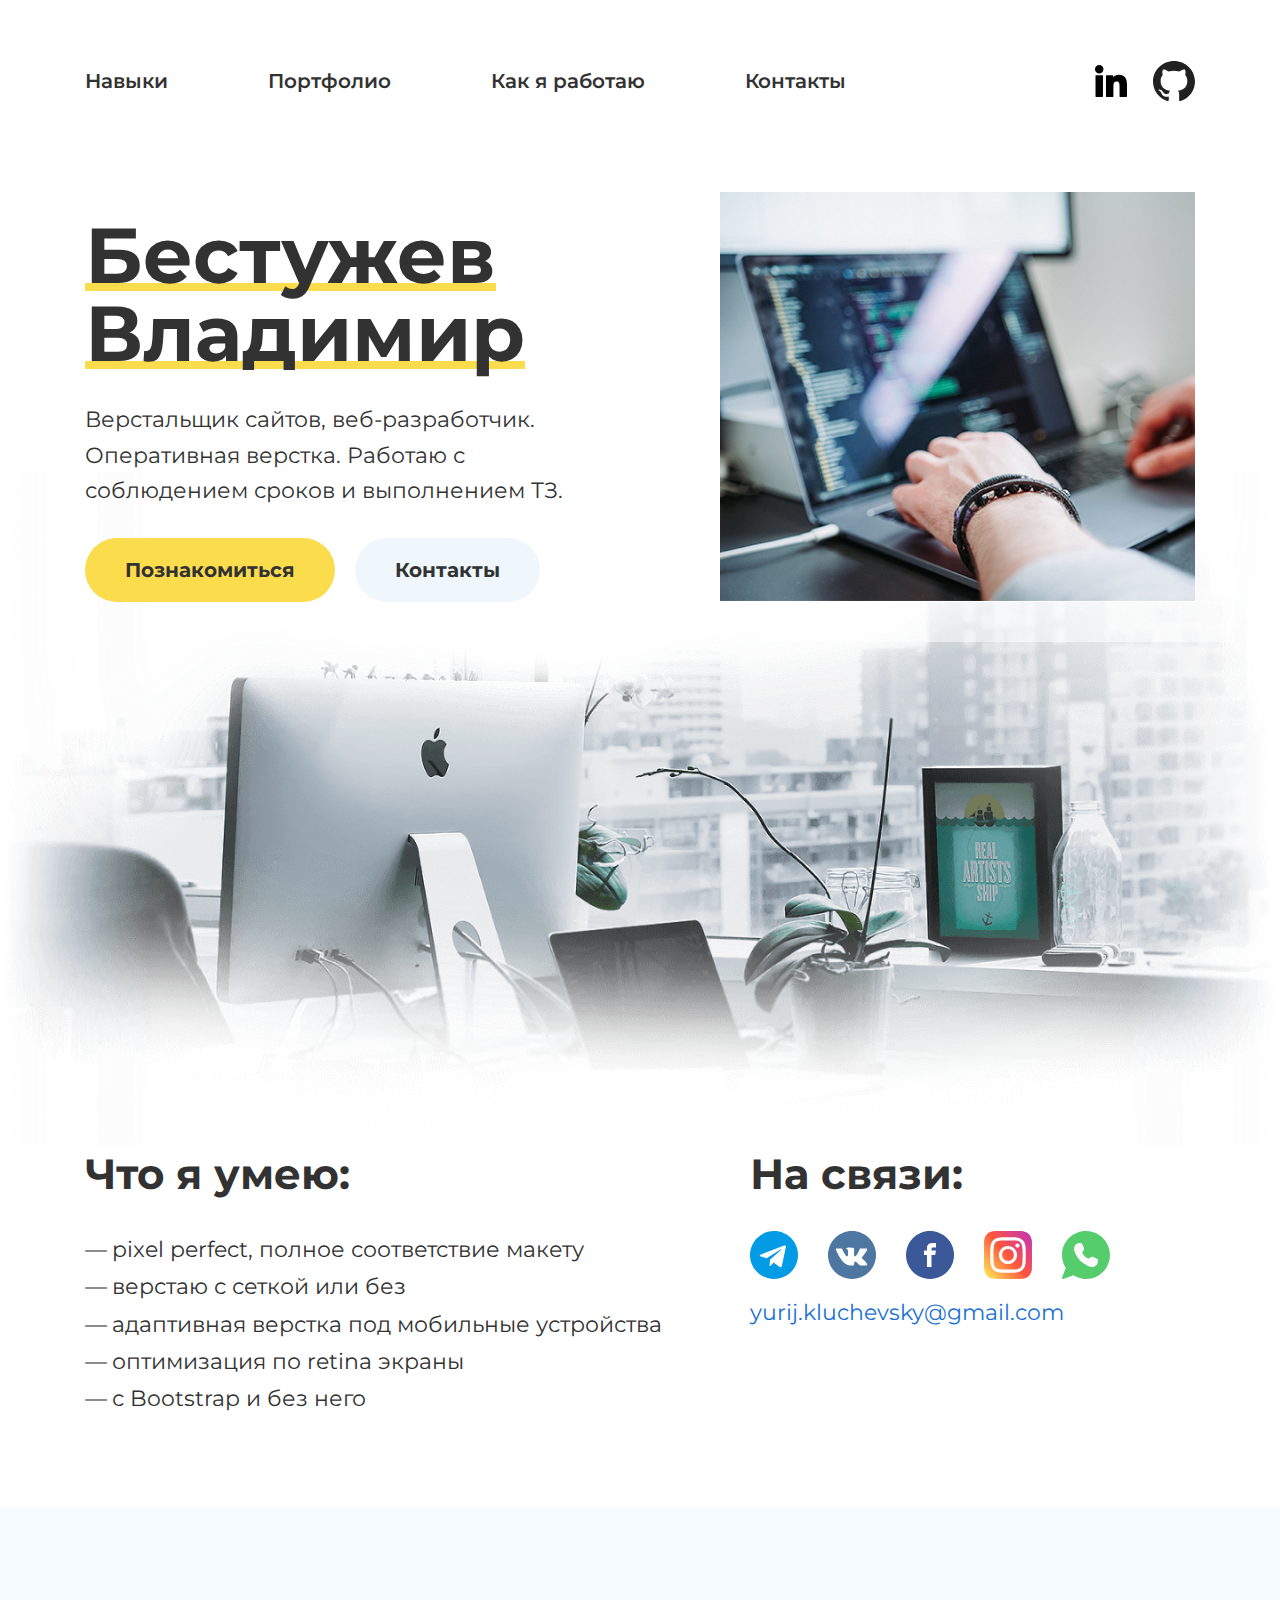
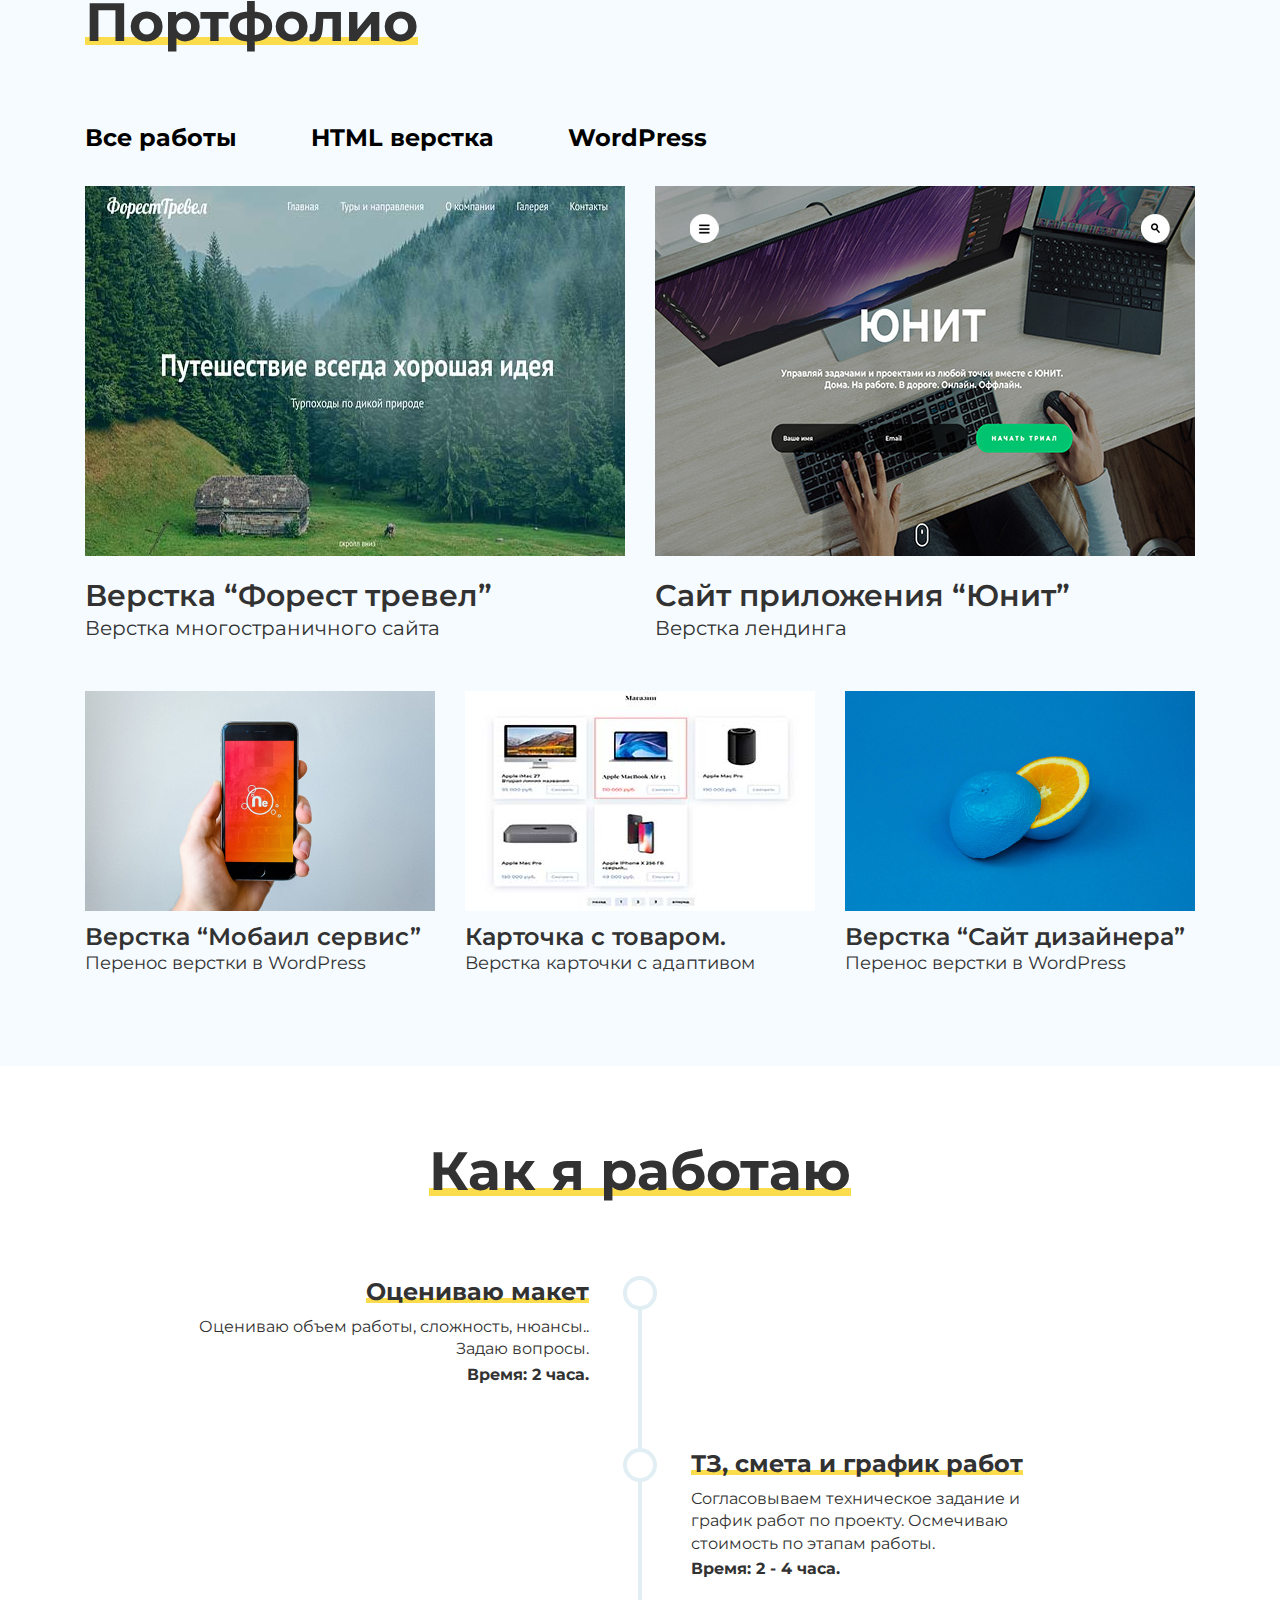
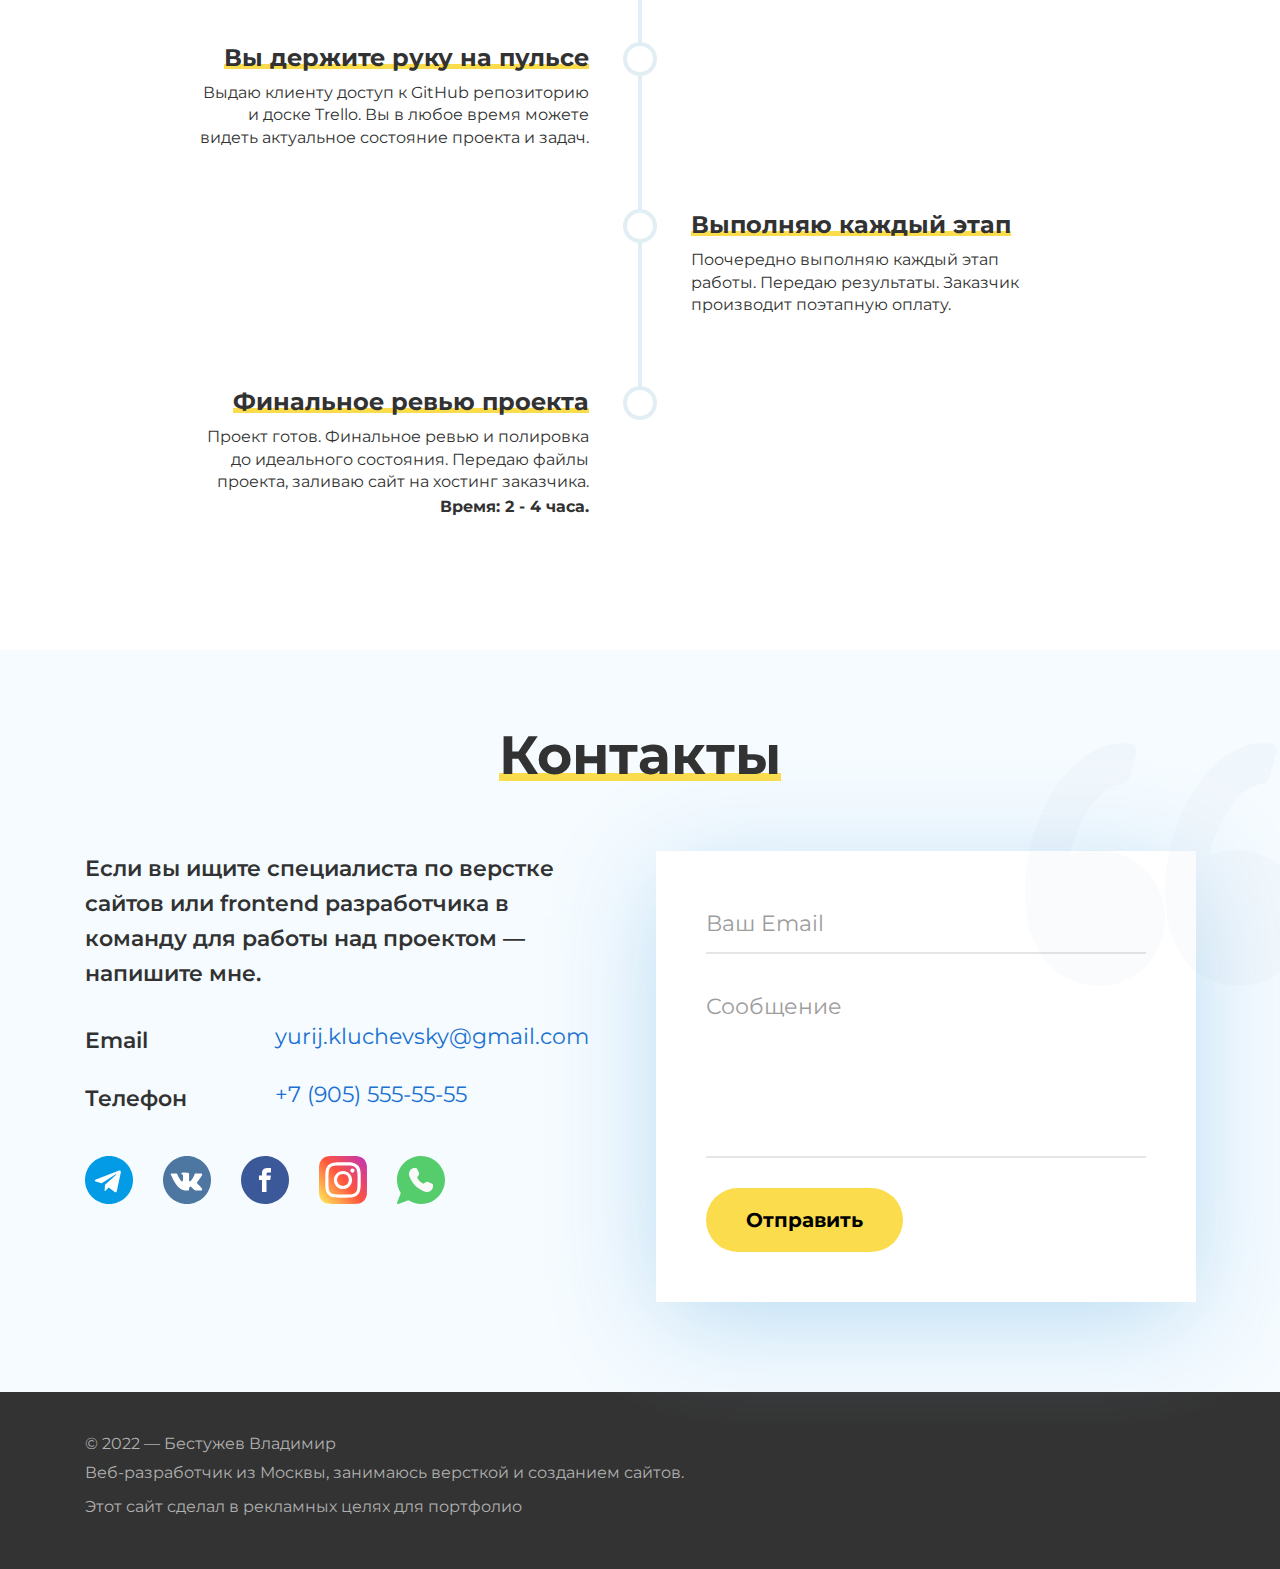
==== commit 74f666c3: "Add files via upload" ====
--- a/index.html
+++ b/index.html
@@ -1,557 +1,557 @@
-<!DOCTYPE html>
-<html lang="ru">
-  <head>
-    <!-- encoding -->
-    <meta charset="UTF-8" />
-    <!-- Mobile support -->
-    <meta name="viewport" content="width=device-width, initial-scale=1.0" />
-
-    <!-- Title and SEO -->
-    <title>Портфолио HTML вёрстка</title>
-    <meta name="description" content="Описание страницы" />
-    <meta name="keywords" content="ключевые слова, фразы" />
-
-    <!-- Styles -->
-    <link rel="stylesheet" href="./css/main.css" />
-
-    <!-- Open Graph -->
-    <!-- <meta property="og:url" content="https://webcademy.ru/" /> -->
-    <meta property="og:type" content="website" />
-    <meta property="og:title" content="Портфолио веб-разработчик" />
-    <meta property="og:description" content="Векрстка сайтов, html, css" />
-    <meta property="og:image" content="./img/opengraph.jpg" />
-
-    <!-- Favicons -->
-    <link
-      rel="apple-touch-icon"
-      sizes="180x180"
-      href="./img/favicon/apple-touch-icon.png"
-    />
-    <link
-      rel="icon"
-      type="image/png"
-      sizes="32x32"
-      href="./img/favicon/favicon-32x32.png"
-    />
-    <link
-      rel="icon"
-      type="image/png"
-      sizes="16x16"
-      href="./img/favicon/favicon-16x16.png"
-    />
-    <link rel="manifest" href="./img/favicon/site.webmanifest" />
-    <link
-      rel="mask-icon"
-      href="./img/favicon/safari-pinned-tab.svg"
-      color="#1a60cf"
-    />
-    <link rel="shortcut icon" href="./img/favicon/favicon.ico" />
-    <meta name="msapplication-TileColor" content="#00aba9" />
-    <meta
-      name="msapplication-config"
-      content="./img/favicon/browserconfig.xml"
-    />
-    <meta name="theme-color" content="#ffffff" />
-  </head>
-
-  <body>
-    <div class="header-top">
-      <div class="container">
-        <div class="header-top__nav">
-          <nav class="nav">
-            <ul id="header-menu">
-              <li class="header-top__nav-item"><a href="#skills">Навыки</a></li>
-              <li class="header-top__nav-item">
-                <a href="#portfolio">Портфолио</a>
-              </li>
-              <li class="header-top__nav-item">
-                <a href="#as-works">Как я работаю</a>
-              </li>
-              <li class="header-top__nav-item">
-                <a href="#contacts">Контакты</a>
-              </li>
-            </ul>
-          </nav>
-          <!-- Навигация-Адаптивная -->
-          <nav class="nav-mobile">
-            <div class="nav-list">
-              <ul>
-                <li><a href="#skills">Навыки</a></li>
-                <li><a href="#portfolio">Портфолио</a></li>
-                <li><a href="#as-works">Как я работаю</a></li>
-                <li><a href="#contacts">Контакты</a></li>
-              </ul>
-
-              <div class="nav-mobile__social">
-                <div class="social">
-                  <a href="#!" class="social-item"
-                    ><img
-                      src="./img/header/favicons/telegram.svg"
-                      width="48"
-                      height="48"
-                      alt="Telegram"
-                  /></a>
-                  <a href="#!" class="social-item"
-                    ><img
-                      src="./img/header/favicons/vk.svg"
-                      width="48"
-                      height="48"
-                      alt="Vk"
-                  /></a>
-                  <a href="#!" class="social-item"
-                    ><img
-                      src="./img/header/favicons/facebook.svg"
-                      width="48"
-                      height="48"
-                      alt="Facebook"
-                  /></a>
-                  <a href="#!" class="social-item"
-                    ><img
-                      src="./img/header/favicons/instagram.svg"
-                      width="48"
-                      height="48"
-                      alt="Instagram"
-                  /></a>
-                  <a href="#!" class="social-item"
-                    ><img
-                      src="./img/header/favicons/whatsapp.svg"
-                      width="48"
-                      height="48"
-                      alt="WhatsApp"
-                  /></a>
-                </div>
-                <a class="page-link" href="mailto:yurij.kluchevsky@gmail.com"
-                  >yurij.kluchevsky@gmail.com</a
-                >
-              </div>
-            </div>
-          </nav>
-
-          <div class="logo">HTML Верстальщик</div>
-
-          <!-- Бургер-JS -->
-          <div class="nav-icon">
-            <div class="nav-icon__middle"></div>
-          </div>
-          <!-- Бургер -->
-
-          <!--////////////////////////// Навигация-Адаптивная -->
-
-          <div class="header-top__social">
-            <!-- Ссылка на соц сеть In -->
-            <a href="#!">
-              <svg
-                width="32"
-                height="32"
-                viewBox="0 0 32 32"
-                fill="none"
-                xmlns="http://www.w3.org/2000/svg"
-              >
-                <g clip-path="url(#clip0_112_518)">
-                  <path
-                    d="M7.44897 10.2947H1.02492C0.739808 10.2947 0.508789 10.5258 0.508789 10.8108V31.4485C0.508789 31.7336 0.739808 31.9647 1.02492 31.9647H7.44897C7.73408 31.9647 7.9651 31.7336 7.9651 31.4485V10.8108C7.9651 10.5258 7.73408 10.2947 7.44897 10.2947Z"
-                    fill="black"
-                  />
-                  <path
-                    d="M4.23907 0.0351562C1.90163 0.0351562 0 1.93472 0 4.26958C0 6.60548 1.90163 8.50576 4.23907 8.50576C6.57466 8.50576 8.47474 6.60538 8.47474 4.26958C8.47484 1.93472 6.57466 0.0351562 4.23907 0.0351562Z"
-                    fill="black"
-                  />
-                  <path
-                    d="M23.7892 9.78174C21.209 9.78174 19.3017 10.8909 18.1449 12.1512V10.8108C18.1449 10.5258 17.9138 10.2947 17.6287 10.2947H11.4766C11.1915 10.2947 10.9604 10.5258 10.9604 10.8108V31.4485C10.9604 31.7336 11.1915 31.9647 11.4766 31.9647H17.8866C18.1717 31.9647 18.4027 31.7336 18.4027 31.4485V21.2376C18.4027 17.7968 19.3373 16.4563 21.7359 16.4563C24.3481 16.4563 24.5557 18.6053 24.5557 21.4147V31.4486C24.5557 31.7337 24.7867 31.9648 25.0718 31.9648H31.4842C31.7693 31.9648 32.0004 31.7337 32.0004 31.4486V20.1285C32.0004 15.0121 31.0248 9.78174 23.7892 9.78174Z"
-                    fill="black"
-                  />
-                </g>
-                <defs>
-                  <clipPath id="clip0_112_518">
-                    <rect width="32" height="32" fill="white" />
-                  </clipPath>
-                </defs>
-              </svg>
-            </a>
-
-            <a href="#!">
-              <svg
-                width="42"
-                height="42"
-                viewBox="0 0 42 42"
-                fill="none"
-                xmlns="http://www.w3.org/2000/svg"
-              >
-                <g clip-path="url(#clip0_112_516)">
-                  <path
-                    d="M21 0.875C9.3975 0.875 0 10.115 0 21.511C0 30.6303 6.0165 38.3635 14.3587 41.09C15.4087 41.2843 15.7937 40.6455 15.7937 40.0978C15.7937 39.6078 15.7763 38.3093 15.7675 36.589C9.926 37.8333 8.694 33.8205 8.694 33.8205C7.7385 31.4388 6.35775 30.8018 6.35775 30.8018C4.4555 29.5225 6.50475 29.5488 6.50475 29.5488C8.6135 29.6923 9.72125 31.675 9.72125 31.675C11.5938 34.8303 14.637 33.9185 15.8375 33.3918C16.0265 32.0565 16.5673 31.1483 17.1675 30.632C12.5038 30.1158 7.602 28.3413 7.602 20.4348C7.602 18.1825 8.41575 16.3415 9.76325 14.8977C9.527 14.3763 8.81825 12.278 9.947 9.436C9.947 9.436 11.7058 8.883 15.722 11.5518C17.402 11.0933 19.187 10.8658 20.972 10.8553C22.757 10.8658 24.542 11.0933 26.222 11.5518C30.212 8.883 31.9707 9.436 31.9707 9.436C33.0995 12.278 32.3908 14.3763 32.1807 14.8977C33.5195 16.3415 34.3332 18.1825 34.3332 20.4348C34.3332 28.3623 29.4245 30.107 24.752 30.6145C25.487 31.234 26.1695 32.4993 26.1695 34.433C26.1695 37.1945 26.1432 39.4135 26.1432 40.0838C26.1432 40.6245 26.5107 41.2703 27.587 41.0638C35.9888 38.3548 42 30.6163 42 21.511C42 10.115 32.5972 0.875 21 0.875Z"
-                    fill="#212121"
-                  />
-                </g>
-                <defs>
-                  <clipPath id="clip0_112_516">
-                    <rect width="42" height="42" fill="white" />
-                  </clipPath>
-                </defs>
-              </svg>
-            </a>
-          </div>
-        </div>
-      </div>
-    </div>
-
-    <header class="header" id="top">
-      <div class="container">
-        <div class="header__title">
-          <div class="header__text">
-            <div class="header__text-row">
-              <h1 class="title border-grad">Бестужев Владимир</h1>
-            </div>
-
-            <p>
-              Верстальщик сайтов, веб-разработчик. Оперативная верстка. Работаю
-              с соблюдением сроков и выполнением ТЗ.
-            </p>
-
-            <div class="header__button-row">
-              <a href="#skills" class="button">Познакомиться</a>
-              <a href="#contacts" class="button button--white">Контакты</a>
-            </div>
-          </div>
-          <div class="header__img">
-            <img src="./img/header/image 15.jpg" alt="Журило Александр" />
-          </div>
-          <p class="header__text-mobile-xs">
-            Верстальщик сайтов, веб-разработчик. Оперативная верстка. Работаю с
-            соблюдением сроков и выполнением ТЗ.
-          </p>
-        </div>
-      </div>
-      <!-- HEADER_BANNER -->
-      <div class="header__banner">
-        <img src="./img/header/header-banner.jpg" alt="Рабочий стол" />
-      </div>
-      <!--/// HEADER_BANNER -->
-
-      <section class="header__skills" id="skills">
-        <div class="container">
-          <div class="header__skills-row">
-            <div class="header__skills-list">
-              <div class="header__skills-box">
-                <h3 class="title-text">Что я умею:</h3>
-              </div>
-
-              <ul class="header__skills-line">
-                <li>pixel perfect, полное соответствие макету</li>
-                <li>верстаю с сеткой или без</li>
-                <li>адаптивная верстка под мобильные устройства</li>
-                <li>оптимизация по retina экраны</li>
-                <li>с Bootstrap и без него</li>
-              </ul>
-            </div>
-
-            <div class="header__skills-contacts">
-              <div class="header__skills-box">
-                <h3 class="title-text">На связи:</h3>
-              </div>
-
-              <div class="header__skills-box-list">
-                <div class="social">
-                  <a href="#!"
-                    ><img
-                      src="./img/header/favicons/telegram.svg"
-                      width="48"
-                      height="48"
-                      alt="Telegram"
-                  /></a>
-                  <a href="#!"
-                    ><img
-                      src="./img/header/favicons/vk.svg"
-                      width="48"
-                      height="48"
-                      alt="Vk"
-                  /></a>
-                  <a href="#!"
-                    ><img
-                      src="./img/header/favicons/facebook.svg"
-                      width="48"
-                      height="48"
-                      alt="Facebook"
-                  /></a>
-                  <a href="#!"
-                    ><img
-                      src="./img/header/favicons/instagram.svg"
-                      width="48"
-                      height="48"
-                      alt="Instagram"
-                  /></a>
-                  <a href="#!" class="social-item"
-                    ><img
-                      src="./img/header/favicons/whatsapp.svg"
-                      width="48"
-                      height="48"
-                      alt="WhatsApp"
-                  /></a>
-                </div>
-              </div>
-              <a class="page-link" href="mailto:yurij.kluchevsky@gmail.com"
-                >yurij.kluchevsky@gmail.com</a
-              >
-            </div>
-          </div>
-        </div>
-      </section>
-    </header>
-
-    <main>
-      <section class="portfolio" id="portfolio">
-        <div class="container">
-          <div class="portfolio__text">
-            <h2 class="title-second border-grad">Портфолио</h2>
-          </div>
-
-          <div class="mix-block">
-            <!-- ++++++++++  ФИЛЬТР РАБОТ ПО ФОРМАТАМ  +++++++++++ -->
-
-            <div class="mix-block_btn">
-              <button type="button" data-filter="all">Все работы</button>
-              <button type="button" data-filter=".html">HTML верстка</button>
-              <button type="button" data-filter=".wp">WordPress</button>
-            </div>
-
-            <div class="cards-box" id="mix-cards">
-              <a href="#!" class="card__link mix html">
-                <div class="card card--big">
-                  <div class="card__img">
-                    <img
-                      src="./img/portfolio-img/discover.jpg"
-                      alt="Многостраничный сайт"
-                    />
-                    <span>Смотреть проект</span>
-                  </div>
-                  <h4 class="title-four">Верстка “Форест тревел”</h4>
-                  <p>Верстка многостраничного сайта</p>
-                </div>
-              </a>
-              <a href="#!" class="card__link mix html">
-                <div class="card card--big">
-                  <div class="card__img">
-                    <img
-                      src="./img/portfolio-img/imac.jpg"
-                      alt="Сайт приложения “Юнит”"
-                    />
-                    <span>Смотреть проект</span>
-                  </div>
-                  <h4 class="title-four">Сайт приложения “Юнит”</h4>
-                  <p>Верстка лендинга</p>
-                </div>
-              </a>
-
-              <a href="#!" class="card__link mix html">
-                <div class="card">
-                  <div class="card__img">
-                    <img
-                      src="./img/portfolio-img/phone.jpg"
-                      alt="Верстка “Мир Авто”"
-                    />
-                    <span><nobr>Смотреть проект</nobr></span>
-                  </div>
-                  <h4 class="title-four">Верстка “Мобаил сервис”</h4>
-                  <p>Перенос верстки в WordPress</p>
-                </div>
-              </a>
-
-              <a href="#!" class="card__link mix wp">
-                <div class="card">
-                  <div class="card__img">
-                    <img
-                      src="./img/portfolio-img/madcap.jpg"
-                      alt="Верстка “Мир Авто”"
-                    />
-                    <span><nobr>Смотреть проект</nobr></span>
-                  </div>
-                  <h4 class="title-four">Карточка с товаром.</h4>
-                  <p>Верстка карточки с адаптивом</p>
-                </div>
-              </a>
-
-              <a href="#!" class="card__link mix wp">
-                <div class="card">
-                  <div class="card__img">
-                    <img
-                      src="./img/portfolio-img/orange.jpg"
-                      alt="Верстка “Мир Авто”"
-                    />
-                    <span><nobr>Смотреть проект</nobr></span>
-                  </div>
-                  <h4 class="title-four">Верстка “Сайт дизайнера”</h4>
-                  <p>Перенос верстки в WordPress</p>
-                </div>
-              </a>
-            </div>
-          </div>
-        </div>
-      </section>
-    </main>
-
-    <section class="as-works" id="as-works">
-      <div class="container">
-        <div class="as-works__title">
-          <h2 class="title-second border-grad">Как я работаю</h2>
-        </div>
-
-        <div class="as-works__timelime">
-          <div class="as-works__timelime-item">
-            <h5 class="title-five border-grad">Оцениваю макет</h5>
-            <p>Оцениваю объем работы, сложность, нюансы.. Задаю вопросы.</p>
-            <strong>Время: 2 часа.</strong>
-          </div>
-
-          <div class="as-works__timelime-item">
-            <h5 class="title-five border-grad">ТЗ, смета и график работ</h5>
-            <p>
-              Согласовываем техническое задание и график работ по проекту.
-              Осмечиваю стоимость по этапам работы.
-            </p>
-            <strong>Время: 2 - 4 часа.</strong>
-          </div>
-
-          <div class="as-works__timelime-item">
-            <h5 class="title-five border-grad">Вы держите руку на пульсе</h5>
-            <p>
-              Выдаю клиенту доступ к GitHub репозиторию и доске Trello. Вы в
-              любое время можете видеть актуальное состояние проекта и задач.
-            </p>
-          </div>
-          <div class="as-works__timelime-item">
-            <h5 class="title-five border-grad">Выполняю каждый этап</h5>
-            <p>
-              Поочередно выполняю каждый этап работы. Передаю результаты.
-              Заказчик производит поэтапную оплату.
-            </p>
-          </div>
-          <div class="as-works__timelime-item">
-            <h5 class="title-five border-grad">Финальное ревью проекта</h5>
-            <p>
-              Проект готов. Финальное ревью и полировка до идеального состояния.
-              Передаю файлы проекта, заливаю сайт на хостинг заказчика.
-            </p>
-            <strong>Время: 2 - 4 часа.</strong>
-          </div>
-        </div>
-      </div>
-    </section>
-
-    <section class="contacts" id="contacts">
-      <div class="container">
-        <div class="contacts__header">
-          <h2 class="title-second border-grad">Контакты</h2>
-        </div>
-        <div class="contact__row">
-          <div class="contact__info">
-            <div class="social">
-              <a href="#!" class="social-item"
-                ><img
-                  src="./img/header/favicons/telegram.svg"
-                  width="48"
-                  height="48"
-                  alt="Telegram"
-              /></a>
-              <a href="#!" class="social-item"
-                ><img
-                  src="./img/header/favicons/vk.svg"
-                  width="48"
-                  height="48"
-                  alt="Vk"
-              /></a>
-              <a href="#!" class="social-item"
-                ><img
-                  src="./img/header/favicons/facebook.svg"
-                  width="48"
-                  height="48"
-                  alt="Facebook"
-              /></a>
-              <a href="#!" class="social-item"
-                ><img
-                  src="./img/header/favicons/instagram.svg"
-                  width="48"
-                  height="48"
-                  alt="Instagram"
-              /></a>
-              <a href="#!" class="social-item"
-                ><img
-                  src="./img/header/favicons/whatsapp.svg"
-                  width="48"
-                  height="48"
-                  alt="WhatsApp"
-              /></a>
-            </div>
-            <ul>
-              <li>
-                <p>Email</p>
-                <a class="page-link" href="mailto:yurij.kluchevsky@gmail.com"
-                  >yurij.kluchevsky@gmail.com</a
-                >
-              </li>
-              <li>
-                <p>Телефон</p>
-                <a class="page-link" href="tel:+7 (905) 555-55-55"
-                  >+7 (905) 555-55-55</a
-                >
-              </li>
-            </ul>
-            <div class="contact__block">
-              <p>
-                Если вы ищите специалиста по верстке сайтов или frontend
-                разработчика в команду для работы над проектом — напишите мне.
-              </p>
-              <!-- <img class="contact__svg"src="./img/contacts/Path-both.svg"alt="Кавычки"/> -->
-            </div>
-          </div>
-          <!-- Contact-form -->
-          <div class="form-box">
-            <form action="#!" class="form">
-              <div class="form-item">
-                <span class="fake-placeholder">Ваш Email</span>
-                <input class="form-field" name="email" type="email" />
-              </div>
-              <div class="form-item">
-                <span class="fake-placeholder">Сообщение</span>
-                <textarea
-                  class="form-field"
-                  name="message"
-                  id="#"
-                  cols="30"
-                  rows="8"
-                ></textarea>
-              </div>
-              <div class="form-item">
-                <button class="button" type="submit">Отправить</button>
-              </div>
-            </form>
-            <div id="answer"></div>
-          </div>
-        </div>
-      </div>
-    </section>
-
-    <footer class="footer">
-      <div class="container">
-        <div class="footer__info">
-          <p>© 2022 — Журило Александр</p>
-          <p>
-            Веб-разработчик из Москвы, занимаюсь версткой и созданием сайтов.
-          </p>
-          <p>Этот сайт сделал в рекламных целях для портфолио</p>
-        </div>
-      </div>
-    </footer>
-
-    <!-- backtop -->
-    <a href="#top" class="backtop-btn" id="backtop">&uarr;</a>
-
-    <!-- library jquery -->
-    <script src="./libs/jquery/jquery-3.6.0.min.js"></script>
-    <!-- library pageNav -->
-    <script src="./libs/pageNav/nav.js"></script>
-    <!-- library mixitUp -->
-    <script src="./libs/mixitup/mixitup.min.js"></script>
-    <script src="./libs/jquery/jquery.validate.min.js"></script>
-    <script src="./js/main.js"></script>
-  </body>
-</html>
+<!DOCTYPE html>
+<html lang="ru">
+  <head>
+    <!-- encoding -->
+    <meta charset="UTF-8" />
+    <!-- Mobile support -->
+    <meta name="viewport" content="width=device-width, initial-scale=1.0" />
+
+    <!-- Title and SEO -->
+    <title>Портфолио HTML вёрстка</title>
+    <meta name="description" content="Описание страницы" />
+    <meta name="keywords" content="ключевые слова, фразы" />
+
+    <!-- Styles -->
+    <link rel="stylesheet" href="./css/main.css" />
+
+    <!-- Open Graph -->
+    <!-- <meta property="og:url" content="https://webcademy.ru/" /> -->
+    <meta property="og:type" content="website" />
+    <meta property="og:title" content="Портфолио веб-разработчик" />
+    <meta property="og:description" content="Векрстка сайтов, html, css" />
+    <meta property="og:image" content="./img/opengraph.jpg" />
+
+    <!-- Favicons -->
+    <link
+      rel="apple-touch-icon"
+      sizes="180x180"
+      href="./img/favicon/apple-touch-icon.png"
+    />
+    <link
+      rel="icon"
+      type="image/png"
+      sizes="32x32"
+      href="./img/favicon/favicon-32x32.png"
+    />
+    <link
+      rel="icon"
+      type="image/png"
+      sizes="16x16"
+      href="./img/favicon/favicon-16x16.png"
+    />
+    <link rel="manifest" href="./img/favicon/site.webmanifest" />
+    <link
+      rel="mask-icon"
+      href="./img/favicon/safari-pinned-tab.svg"
+      color="#1a60cf"
+    />
+    <link rel="shortcut icon" href="./img/favicon/favicon.ico" />
+    <meta name="msapplication-TileColor" content="#00aba9" />
+    <meta
+      name="msapplication-config"
+      content="./img/favicon/browserconfig.xml"
+    />
+    <meta name="theme-color" content="#ffffff" />
+  </head>
+
+  <body>
+    <div class="header-top">
+      <div class="container">
+        <div class="header-top__nav">
+          <nav class="nav">
+            <ul id="header-menu">
+              <li class="header-top__nav-item"><a href="#skills">Навыки</a></li>
+              <li class="header-top__nav-item">
+                <a href="#portfolio">Портфолио</a>
+              </li>
+              <li class="header-top__nav-item">
+                <a href="#as-works">Как я работаю</a>
+              </li>
+              <li class="header-top__nav-item">
+                <a href="#contacts">Контакты</a>
+              </li>
+            </ul>
+          </nav>
+          <!-- Навигация-Адаптивная -->
+          <nav class="nav-mobile">
+            <div class="nav-list">
+              <ul>
+                <li><a href="#skills">Навыки</a></li>
+                <li><a href="#portfolio">Портфолио</a></li>
+                <li><a href="#as-works">Как я работаю</a></li>
+                <li><a href="#contacts">Контакты</a></li>
+              </ul>
+
+              <div class="nav-mobile__social">
+                <div class="social">
+                  <a href="#!" class="social-item"
+                    ><img
+                      src="./img/header/favicons/telegram.svg"
+                      width="48"
+                      height="48"
+                      alt="Telegram"
+                  /></a>
+                  <a href="#!" class="social-item"
+                    ><img
+                      src="./img/header/favicons/vk.svg"
+                      width="48"
+                      height="48"
+                      alt="Vk"
+                  /></a>
+                  <a href="#!" class="social-item"
+                    ><img
+                      src="./img/header/favicons/facebook.svg"
+                      width="48"
+                      height="48"
+                      alt="Facebook"
+                  /></a>
+                  <a href="#!" class="social-item"
+                    ><img
+                      src="./img/header/favicons/instagram.svg"
+                      width="48"
+                      height="48"
+                      alt="Instagram"
+                  /></a>
+                  <a href="#!" class="social-item"
+                    ><img
+                      src="./img/header/favicons/whatsapp.svg"
+                      width="48"
+                      height="48"
+                      alt="WhatsApp"
+                  /></a>
+                </div>
+                <a class="page-link" href="mailto:yurij.kluchevsky@gmail.com"
+                  >yurij.kluchevsky@gmail.com</a
+                >
+              </div>
+            </div>
+          </nav>
+
+          <div class="logo">HTML Верстальщик</div>
+
+          <!-- Бургер-JS -->
+          <div class="nav-icon">
+            <div class="nav-icon__middle"></div>
+          </div>
+          <!-- Бургер -->
+
+          <!--////////////////////////// Навигация-Адаптивная -->
+
+          <div class="header-top__social">
+            <!-- Ссылка на соц сеть In -->
+            <a href="#!">
+              <svg
+                width="32"
+                height="32"
+                viewBox="0 0 32 32"
+                fill="none"
+                xmlns="http://www.w3.org/2000/svg"
+              >
+                <g clip-path="url(#clip0_112_518)">
+                  <path
+                    d="M7.44897 10.2947H1.02492C0.739808 10.2947 0.508789 10.5258 0.508789 10.8108V31.4485C0.508789 31.7336 0.739808 31.9647 1.02492 31.9647H7.44897C7.73408 31.9647 7.9651 31.7336 7.9651 31.4485V10.8108C7.9651 10.5258 7.73408 10.2947 7.44897 10.2947Z"
+                    fill="black"
+                  />
+                  <path
+                    d="M4.23907 0.0351562C1.90163 0.0351562 0 1.93472 0 4.26958C0 6.60548 1.90163 8.50576 4.23907 8.50576C6.57466 8.50576 8.47474 6.60538 8.47474 4.26958C8.47484 1.93472 6.57466 0.0351562 4.23907 0.0351562Z"
+                    fill="black"
+                  />
+                  <path
+                    d="M23.7892 9.78174C21.209 9.78174 19.3017 10.8909 18.1449 12.1512V10.8108C18.1449 10.5258 17.9138 10.2947 17.6287 10.2947H11.4766C11.1915 10.2947 10.9604 10.5258 10.9604 10.8108V31.4485C10.9604 31.7336 11.1915 31.9647 11.4766 31.9647H17.8866C18.1717 31.9647 18.4027 31.7336 18.4027 31.4485V21.2376C18.4027 17.7968 19.3373 16.4563 21.7359 16.4563C24.3481 16.4563 24.5557 18.6053 24.5557 21.4147V31.4486C24.5557 31.7337 24.7867 31.9648 25.0718 31.9648H31.4842C31.7693 31.9648 32.0004 31.7337 32.0004 31.4486V20.1285C32.0004 15.0121 31.0248 9.78174 23.7892 9.78174Z"
+                    fill="black"
+                  />
+                </g>
+                <defs>
+                  <clipPath id="clip0_112_518">
+                    <rect width="32" height="32" fill="white" />
+                  </clipPath>
+                </defs>
+              </svg>
+            </a>
+
+            <a href="#!">
+              <svg
+                width="42"
+                height="42"
+                viewBox="0 0 42 42"
+                fill="none"
+                xmlns="http://www.w3.org/2000/svg"
+              >
+                <g clip-path="url(#clip0_112_516)">
+                  <path
+                    d="M21 0.875C9.3975 0.875 0 10.115 0 21.511C0 30.6303 6.0165 38.3635 14.3587 41.09C15.4087 41.2843 15.7937 40.6455 15.7937 40.0978C15.7937 39.6078 15.7763 38.3093 15.7675 36.589C9.926 37.8333 8.694 33.8205 8.694 33.8205C7.7385 31.4388 6.35775 30.8018 6.35775 30.8018C4.4555 29.5225 6.50475 29.5488 6.50475 29.5488C8.6135 29.6923 9.72125 31.675 9.72125 31.675C11.5938 34.8303 14.637 33.9185 15.8375 33.3918C16.0265 32.0565 16.5673 31.1483 17.1675 30.632C12.5038 30.1158 7.602 28.3413 7.602 20.4348C7.602 18.1825 8.41575 16.3415 9.76325 14.8977C9.527 14.3763 8.81825 12.278 9.947 9.436C9.947 9.436 11.7058 8.883 15.722 11.5518C17.402 11.0933 19.187 10.8658 20.972 10.8553C22.757 10.8658 24.542 11.0933 26.222 11.5518C30.212 8.883 31.9707 9.436 31.9707 9.436C33.0995 12.278 32.3908 14.3763 32.1807 14.8977C33.5195 16.3415 34.3332 18.1825 34.3332 20.4348C34.3332 28.3623 29.4245 30.107 24.752 30.6145C25.487 31.234 26.1695 32.4993 26.1695 34.433C26.1695 37.1945 26.1432 39.4135 26.1432 40.0838C26.1432 40.6245 26.5107 41.2703 27.587 41.0638C35.9888 38.3548 42 30.6163 42 21.511C42 10.115 32.5972 0.875 21 0.875Z"
+                    fill="#212121"
+                  />
+                </g>
+                <defs>
+                  <clipPath id="clip0_112_516">
+                    <rect width="42" height="42" fill="white" />
+                  </clipPath>
+                </defs>
+              </svg>
+            </a>
+          </div>
+        </div>
+      </div>
+    </div>
+
+    <header class="header" id="top">
+      <div class="container">
+        <div class="header__title">
+          <div class="header__text">
+            <div class="header__text-row">
+              <h1 class="title border-grad">Бестужев Владимир</h1>
+            </div>
+
+            <p>
+              Верстальщик сайтов, веб-разработчик. Оперативная верстка. Работаю
+              с соблюдением сроков и выполнением ТЗ.
+            </p>
+
+            <div class="header__button-row">
+              <a href="#skills" class="button">Познакомиться</a>
+              <a href="#contacts" class="button button--white">Контакты</a>
+            </div>
+          </div>
+          <div class="header__img">
+            <img src="./img/header/image 15.jpg" alt="Журило Александр" />
+          </div>
+          <p class="header__text-mobile-xs">
+            Верстальщик сайтов, веб-разработчик. Оперативная верстка. Работаю с
+            соблюдением сроков и выполнением ТЗ.
+          </p>
+        </div>
+      </div>
+      <!-- HEADER_BANNER -->
+      <div class="header__banner">
+        <img src="./img/header/header-banner.jpg" alt="Рабочий стол" />
+      </div>
+      <!--/// HEADER_BANNER -->
+
+      <section class="header__skills" id="skills">
+        <div class="container">
+          <div class="header__skills-row">
+            <div class="header__skills-list">
+              <div class="header__skills-box">
+                <h3 class="title-text">Что я умею:</h3>
+              </div>
+
+              <ul class="header__skills-line">
+                <li>pixel perfect, полное соответствие макету</li>
+                <li>верстаю с сеткой или без</li>
+                <li>адаптивная верстка под мобильные устройства</li>
+                <li>оптимизация по retina экраны</li>
+                <li>с Bootstrap и без него</li>
+              </ul>
+            </div>
+
+            <div class="header__skills-contacts">
+              <div class="header__skills-box">
+                <h3 class="title-text">На связи:</h3>
+              </div>
+
+              <div class="header__skills-box-list">
+                <div class="social">
+                  <a href="#!"
+                    ><img
+                      src="./img/header/favicons/telegram.svg"
+                      width="48"
+                      height="48"
+                      alt="Telegram"
+                  /></a>
+                  <a href="#!"
+                    ><img
+                      src="./img/header/favicons/vk.svg"
+                      width="48"
+                      height="48"
+                      alt="Vk"
+                  /></a>
+                  <a href="#!"
+                    ><img
+                      src="./img/header/favicons/facebook.svg"
+                      width="48"
+                      height="48"
+                      alt="Facebook"
+                  /></a>
+                  <a href="#!"
+                    ><img
+                      src="./img/header/favicons/instagram.svg"
+                      width="48"
+                      height="48"
+                      alt="Instagram"
+                  /></a>
+                  <a href="#!" class="social-item"
+                    ><img
+                      src="./img/header/favicons/whatsapp.svg"
+                      width="48"
+                      height="48"
+                      alt="WhatsApp"
+                  /></a>
+                </div>
+              </div>
+              <a class="page-link" href="mailto:yurij.kluchevsky@gmail.com"
+                >yurij.kluchevsky@gmail.com</a
+              >
+            </div>
+          </div>
+        </div>
+      </section>
+    </header>
+
+    <main>
+      <section class="portfolio" id="portfolio">
+        <div class="container">
+          <div class="portfolio__text">
+            <h2 class="title-second border-grad">Портфолио</h2>
+          </div>
+
+          <div class="mix-block">
+            <!-- ++++++++++  ФИЛЬТР РАБОТ ПО ФОРМАТАМ  +++++++++++ -->
+
+            <div class="mix-block_btn">
+              <button type="button" data-filter="all">Все работы</button>
+              <button type="button" data-filter=".html">HTML верстка</button>
+              <button type="button" data-filter=".wp">WordPress</button>
+            </div>
+
+            <div class="cards-box" id="mix-cards">
+              <a href="#!" class="card__link mix html">
+                <div class="card card--big">
+                  <div class="card__img">
+                    <img
+                      src="./img/portfolio-img/discover.jpg"
+                      alt="Многостраничный сайт"
+                    />
+                    <span>Смотреть проект</span>
+                  </div>
+                  <h4 class="title-four">Верстка “Форест тревел”</h4>
+                  <p>Верстка многостраничного сайта</p>
+                </div>
+              </a>
+              <a href="#!" class="card__link mix html">
+                <div class="card card--big">
+                  <div class="card__img">
+                    <img
+                      src="./img/portfolio-img/imac.jpg"
+                      alt="Сайт приложения “Юнит”"
+                    />
+                    <span>Смотреть проект</span>
+                  </div>
+                  <h4 class="title-four">Сайт приложения “Юнит”</h4>
+                  <p>Верстка лендинга</p>
+                </div>
+              </a>
+
+              <a href="#!" class="card__link mix html">
+                <div class="card">
+                  <div class="card__img">
+                    <img
+                      src="./img/portfolio-img/phone.jpg"
+                      alt="Верстка “Мир Авто”"
+                    />
+                    <span><nobr>Смотреть проект</nobr></span>
+                  </div>
+                  <h4 class="title-four">Верстка “Мобаил сервис”</h4>
+                  <p>Перенос верстки в WordPress</p>
+                </div>
+              </a>
+
+              <a href="#!" class="card__link mix wp">
+                <div class="card">
+                  <div class="card__img">
+                    <img
+                      src="./img/portfolio-img/madcap.jpg"
+                      alt="Верстка “Мир Авто”"
+                    />
+                    <span><nobr>Смотреть проект</nobr></span>
+                  </div>
+                  <h4 class="title-four">Карточка с товаром.</h4>
+                  <p>Верстка карточки с адаптивом</p>
+                </div>
+              </a>
+
+              <a href="#!" class="card__link mix wp">
+                <div class="card">
+                  <div class="card__img">
+                    <img
+                      src="./img/portfolio-img/orange.jpg"
+                      alt="Верстка “Мир Авто”"
+                    />
+                    <span><nobr>Смотреть проект</nobr></span>
+                  </div>
+                  <h4 class="title-four">Верстка “Сайт дизайнера”</h4>
+                  <p>Перенос верстки в WordPress</p>
+                </div>
+              </a>
+            </div>
+          </div>
+        </div>
+      </section>
+    </main>
+
+    <section class="as-works" id="as-works">
+      <div class="container">
+        <div class="as-works__title">
+          <h2 class="title-second border-grad">Как я работаю</h2>
+        </div>
+
+        <div class="as-works__timelime">
+          <div class="as-works__timelime-item">
+            <h5 class="title-five border-grad">Оцениваю макет</h5>
+            <p>Оцениваю объем работы, сложность, нюансы.. Задаю вопросы.</p>
+            <strong>Время: 2 часа.</strong>
+          </div>
+
+          <div class="as-works__timelime-item">
+            <h5 class="title-five border-grad">ТЗ, смета и график работ</h5>
+            <p>
+              Согласовываем техническое задание и график работ по проекту.
+              Осмечиваю стоимость по этапам работы.
+            </p>
+            <strong>Время: 2 - 4 часа.</strong>
+          </div>
+
+          <div class="as-works__timelime-item">
+            <h5 class="title-five border-grad">Вы держите руку на пульсе</h5>
+            <p>
+              Выдаю клиенту доступ к GitHub репозиторию и доске Trello. Вы в
+              любое время можете видеть актуальное состояние проекта и задач.
+            </p>
+          </div>
+          <div class="as-works__timelime-item">
+            <h5 class="title-five border-grad">Выполняю каждый этап</h5>
+            <p>
+              Поочередно выполняю каждый этап работы. Передаю результаты.
+              Заказчик производит поэтапную оплату.
+            </p>
+          </div>
+          <div class="as-works__timelime-item">
+            <h5 class="title-five border-grad">Финальное ревью проекта</h5>
+            <p>
+              Проект готов. Финальное ревью и полировка до идеального состояния.
+              Передаю файлы проекта, заливаю сайт на хостинг заказчика.
+            </p>
+            <strong>Время: 2 - 4 часа.</strong>
+          </div>
+        </div>
+      </div>
+    </section>
+
+    <section class="contacts" id="contacts">
+      <div class="container">
+        <div class="contacts__header">
+          <h2 class="title-second border-grad">Контакты</h2>
+        </div>
+        <div class="contact__row">
+          <div class="contact__info">
+            <div class="social">
+              <a href="#!" class="social-item"
+                ><img
+                  src="./img/header/favicons/telegram.svg"
+                  width="48"
+                  height="48"
+                  alt="Telegram"
+              /></a>
+              <a href="#!" class="social-item"
+                ><img
+                  src="./img/header/favicons/vk.svg"
+                  width="48"
+                  height="48"
+                  alt="Vk"
+              /></a>
+              <a href="#!" class="social-item"
+                ><img
+                  src="./img/header/favicons/facebook.svg"
+                  width="48"
+                  height="48"
+                  alt="Facebook"
+              /></a>
+              <a href="#!" class="social-item"
+                ><img
+                  src="./img/header/favicons/instagram.svg"
+                  width="48"
+                  height="48"
+                  alt="Instagram"
+              /></a>
+              <a href="#!" class="social-item"
+                ><img
+                  src="./img/header/favicons/whatsapp.svg"
+                  width="48"
+                  height="48"
+                  alt="WhatsApp"
+              /></a>
+            </div>
+            <ul>
+              <li>
+                <p>Email</p>
+                <a class="page-link" href="mailto:yurij.kluchevsky@gmail.com"
+                  >yurij.kluchevsky@gmail.com</a
+                >
+              </li>
+              <li>
+                <p>Телефон</p>
+                <a class="page-link" href="tel:+7 (905) 555-55-55"
+                  >+7 (905) 555-55-55</a
+                >
+              </li>
+            </ul>
+            <div class="contact__block">
+              <p>
+                Если вы ищите специалиста по верстке сайтов или frontend
+                разработчика в команду для работы над проектом — напишите мне.
+              </p>
+              <!-- <img class="contact__svg"src="./img/contacts/Path-both.svg"alt="Кавычки"/> -->
+            </div>
+          </div>
+          <!-- Contact-form -->
+          <div class="form-box">
+            <form action="#!" class="form">
+              <div class="form-item">
+                <span class="fake-placeholder">Ваш Email</span>
+                <input class="form-field" name="email" type="email" />
+              </div>
+              <div class="form-item">
+                <span class="fake-placeholder">Сообщение</span>
+                <textarea
+                  class="form-field"
+                  name="message"
+                  id="#"
+                  cols="30"
+                  rows="8"
+                ></textarea>
+              </div>
+              <div class="form-item">
+                <button class="button" type="submit">Отправить</button>
+              </div>
+            </form>
+            <div id="answer"></div>
+          </div>
+        </div>
+      </div>
+    </section>
+
+    <footer class="footer">
+      <div class="container">
+        <div class="footer__info">
+          <p>© 2022 — Бестужев Владимир</p>
+          <p>
+            Веб-разработчик из Москвы, занимаюсь версткой и созданием сайтов.
+          </p>
+          <p>Этот сайт сделал в рекламных целях для портфолио</p>
+        </div>
+      </div>
+    </footer>
+
+    <!-- backtop -->
+    <a href="#top" class="backtop-btn" id="backtop">&uarr;</a>
+
+    <!-- library jquery -->
+    <script src="./libs/jquery/jquery-3.6.0.min.js"></script>
+    <!-- library pageNav -->
+    <script src="./libs/pageNav/nav.js"></script>
+    <!-- library mixitUp -->
+    <script src="./libs/mixitup/mixitup.min.js"></script>
+    <script src="./libs/jquery/jquery.validate.min.js"></script>
+    <script src="./js/main.js"></script>
+  </body>
+</html>
